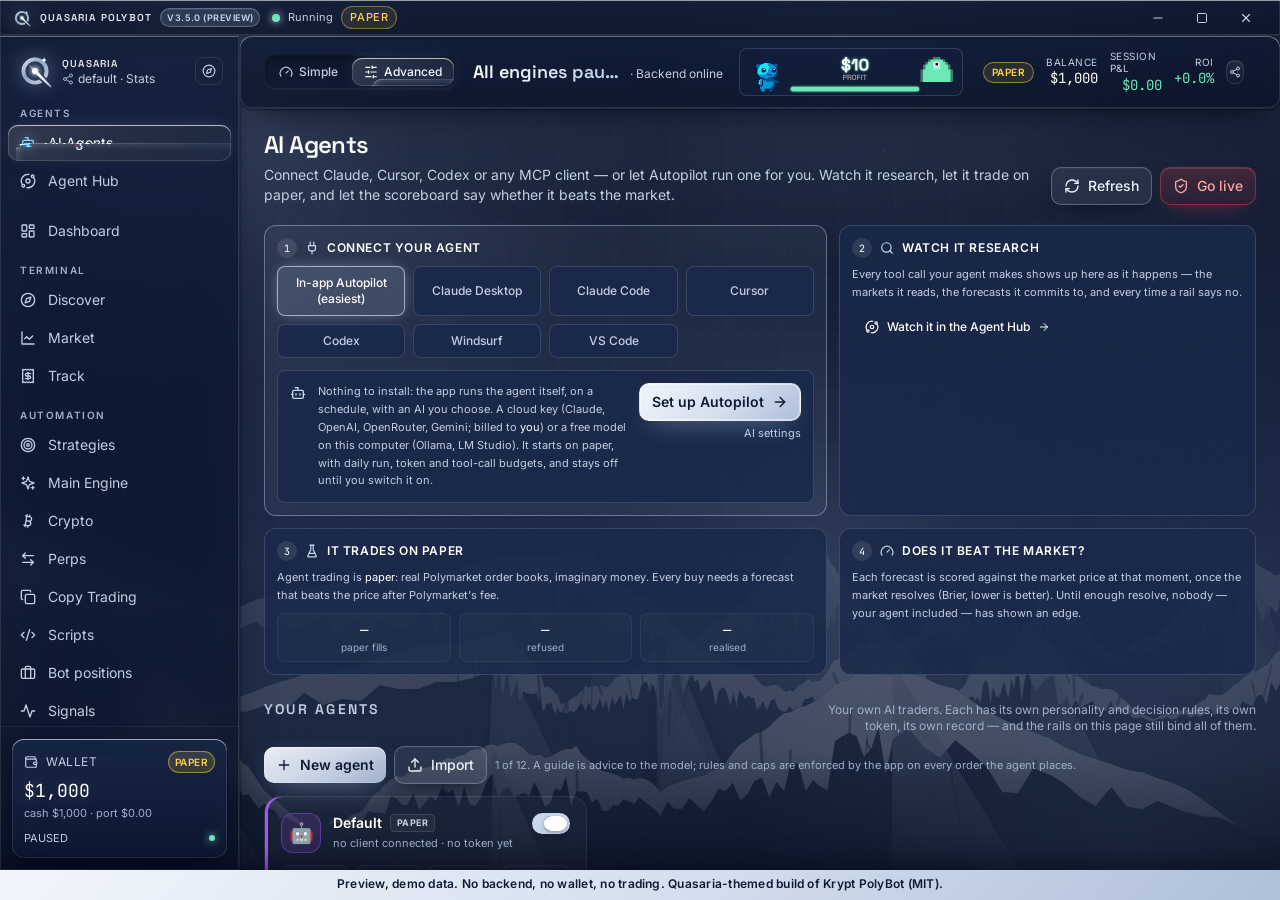
==== index.html @ 2d9f8597 "Quasaria PolyBot browser preview (demo data), built from yogibear1323/quasaria-polybot" ====
<!DOCTYPE html>
<html lang="en">
  <head>
    <meta charset="UTF-8" />
    <link rel="icon" href="./favicon.png" />
    <meta name="viewport" content="width=device-width, initial-scale=1.0" />
    <title>Quasaria PolyBot — Preview, demo data</title>
    <script type="module" crossorigin src="./assets/preview-BTaR0EW0.js"></script>
  </head>
  <body class="bg-krypt-void text-white antialiased">
    <div id="root"></div>
  </body>
</html>
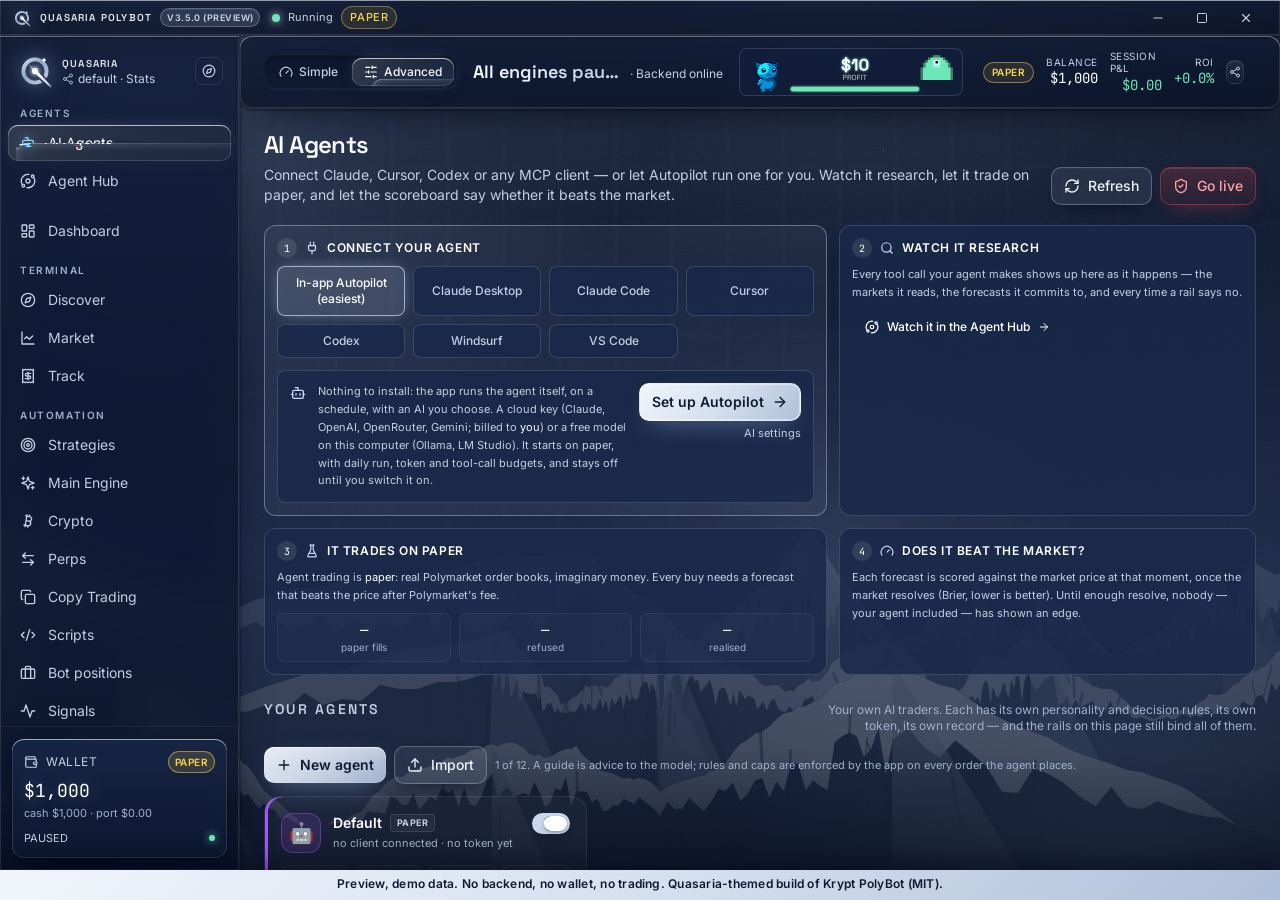
==== commit 9891a281: "Preview: demo order book and MCP port fix" ====
--- a/index.html
+++ b/index.html
@@ -5,7 +5,7 @@
     <link rel="icon" href="./favicon.png" />
     <meta name="viewport" content="width=device-width, initial-scale=1.0" />
     <title>Quasaria PolyBot — Preview, demo data</title>
-    <script type="module" crossorigin src="./assets/preview-BTaR0EW0.js"></script>
+    <script type="module" crossorigin src="./assets/preview-W6nFC2oL.js"></script>
   </head>
   <body class="bg-krypt-void text-white antialiased">
     <div id="root"></div>
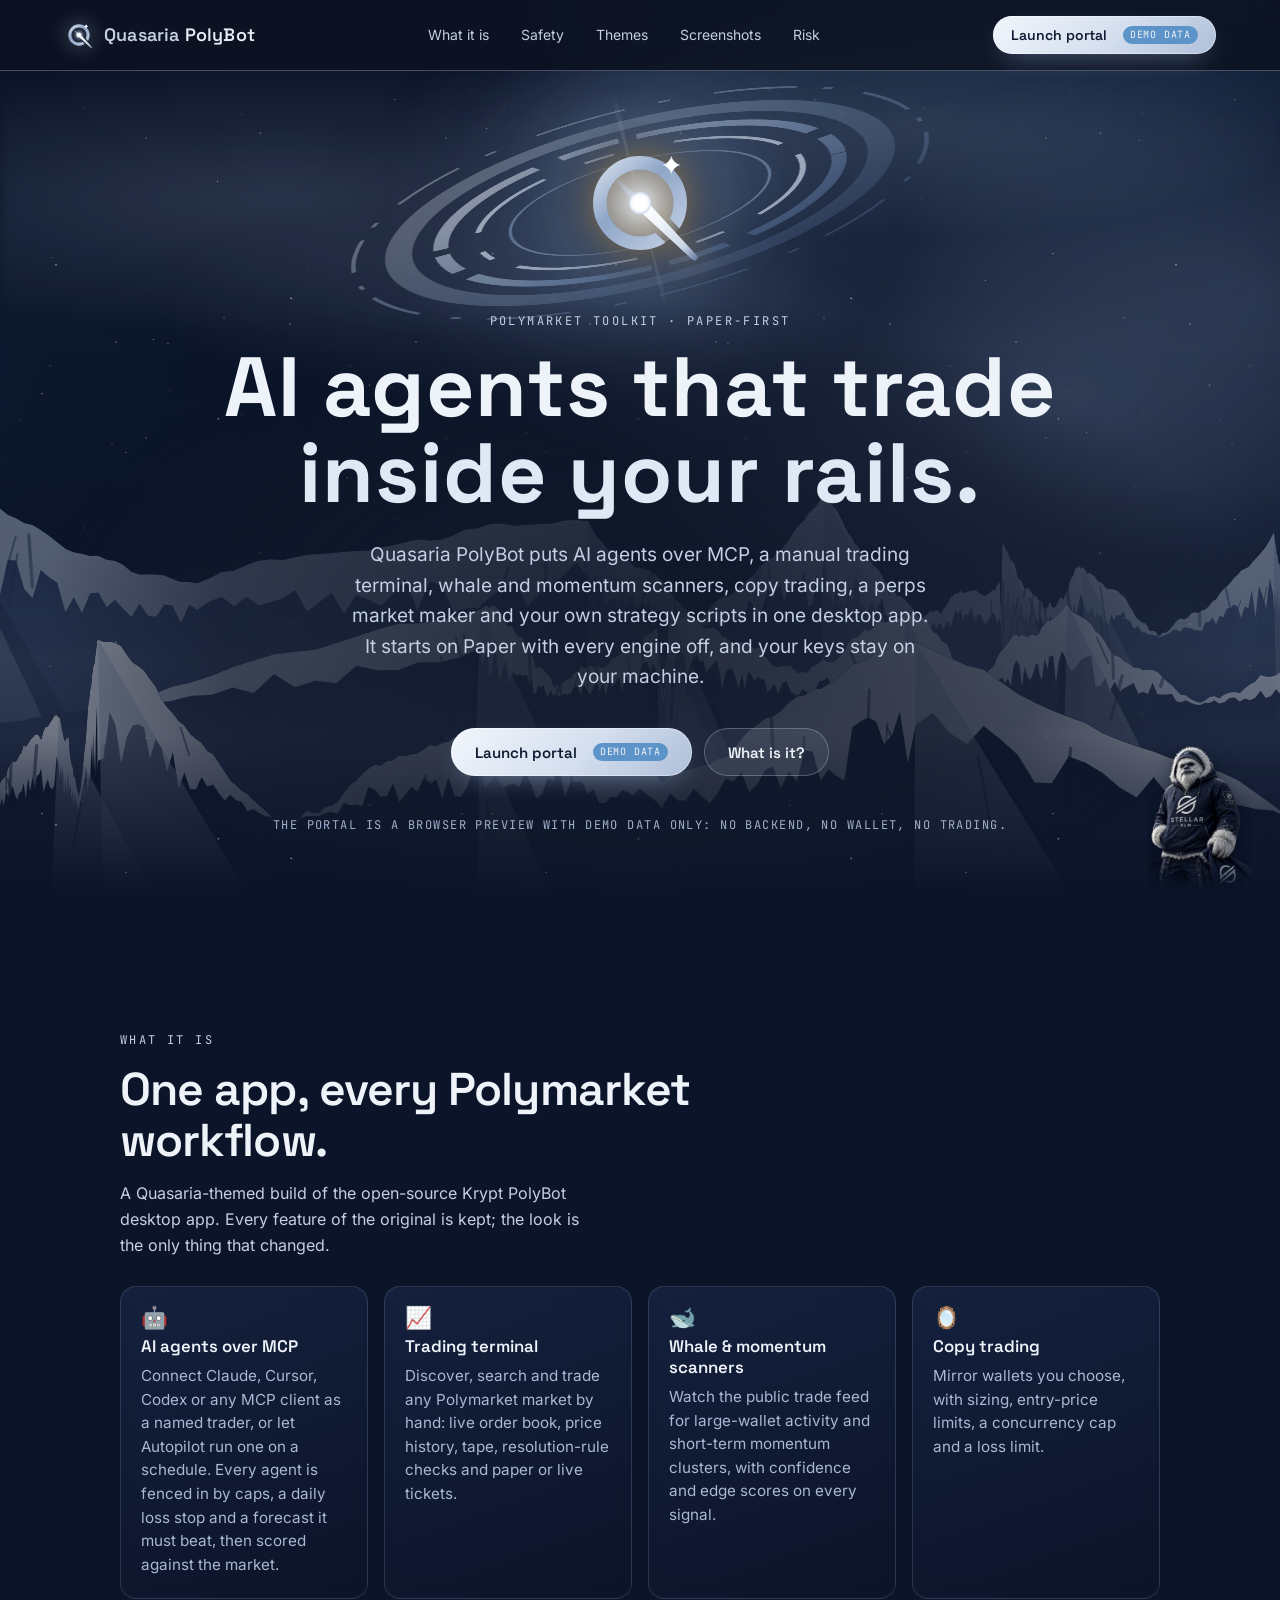
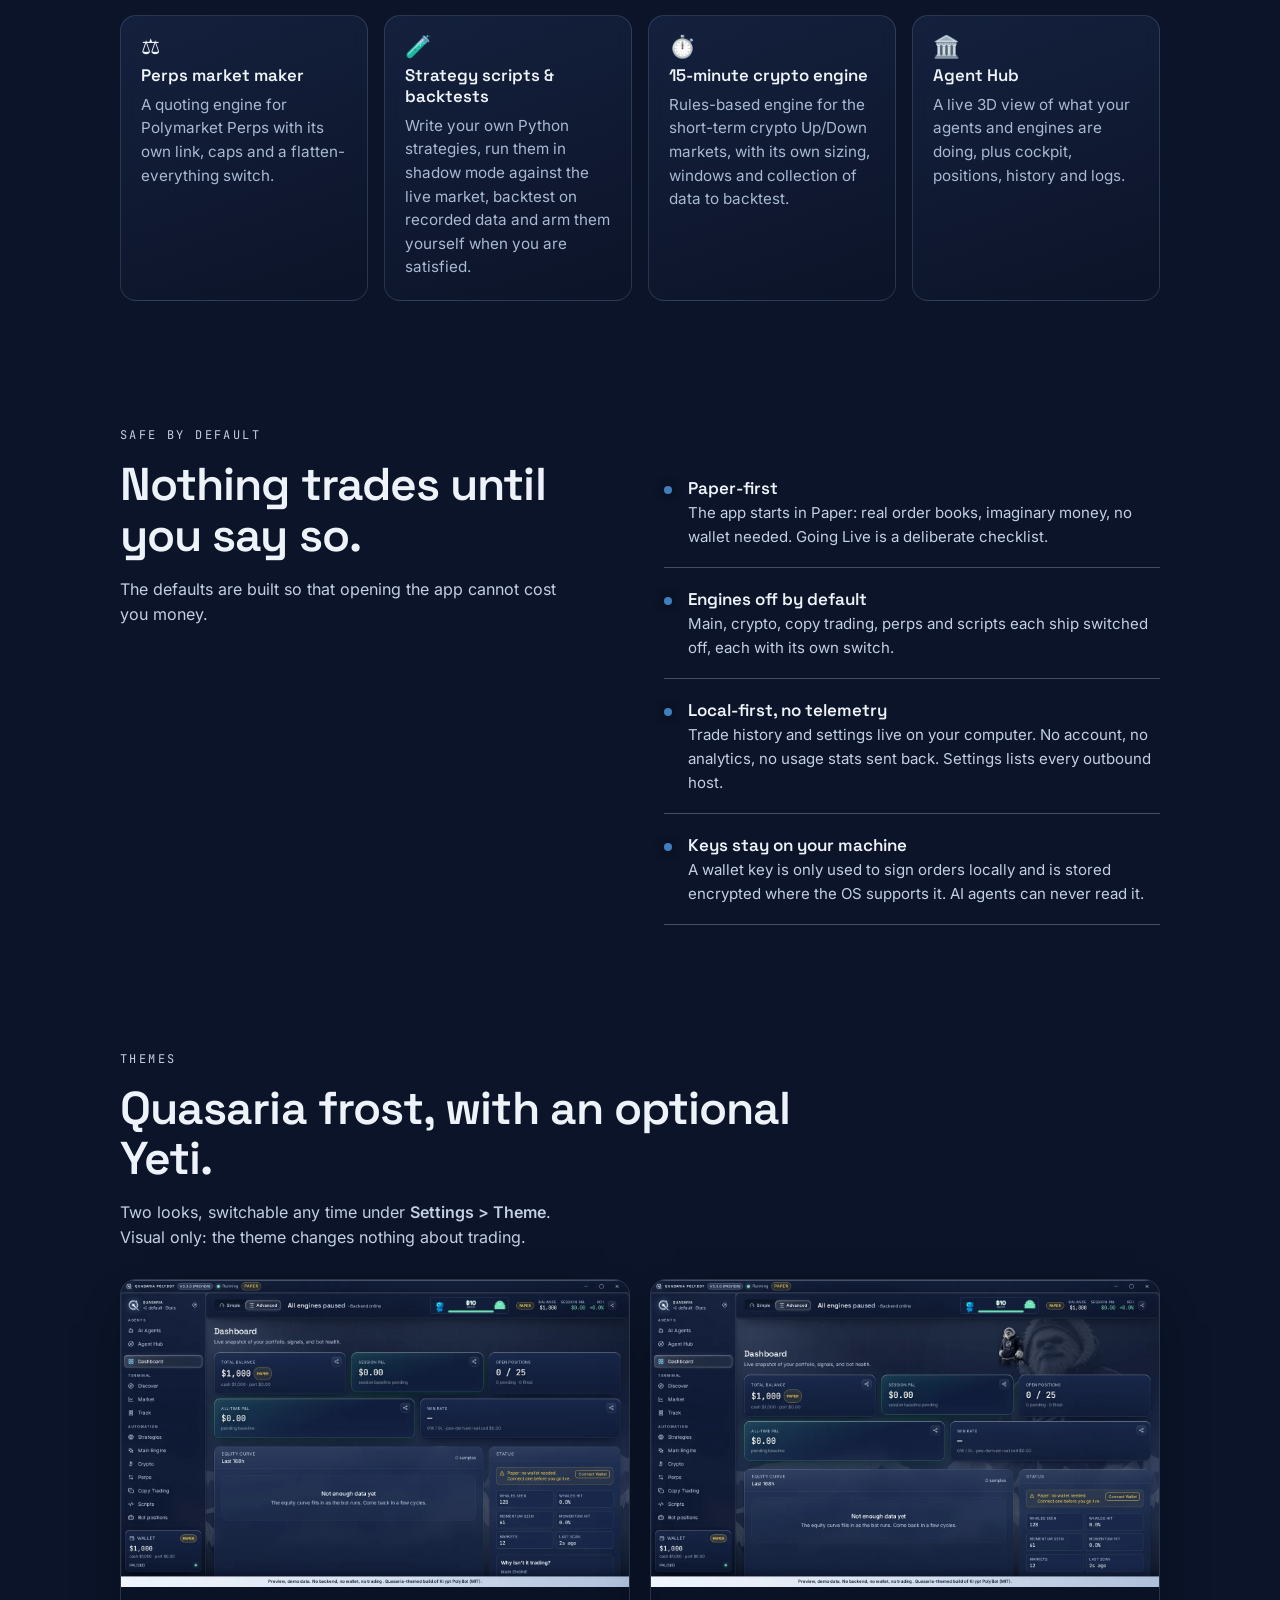
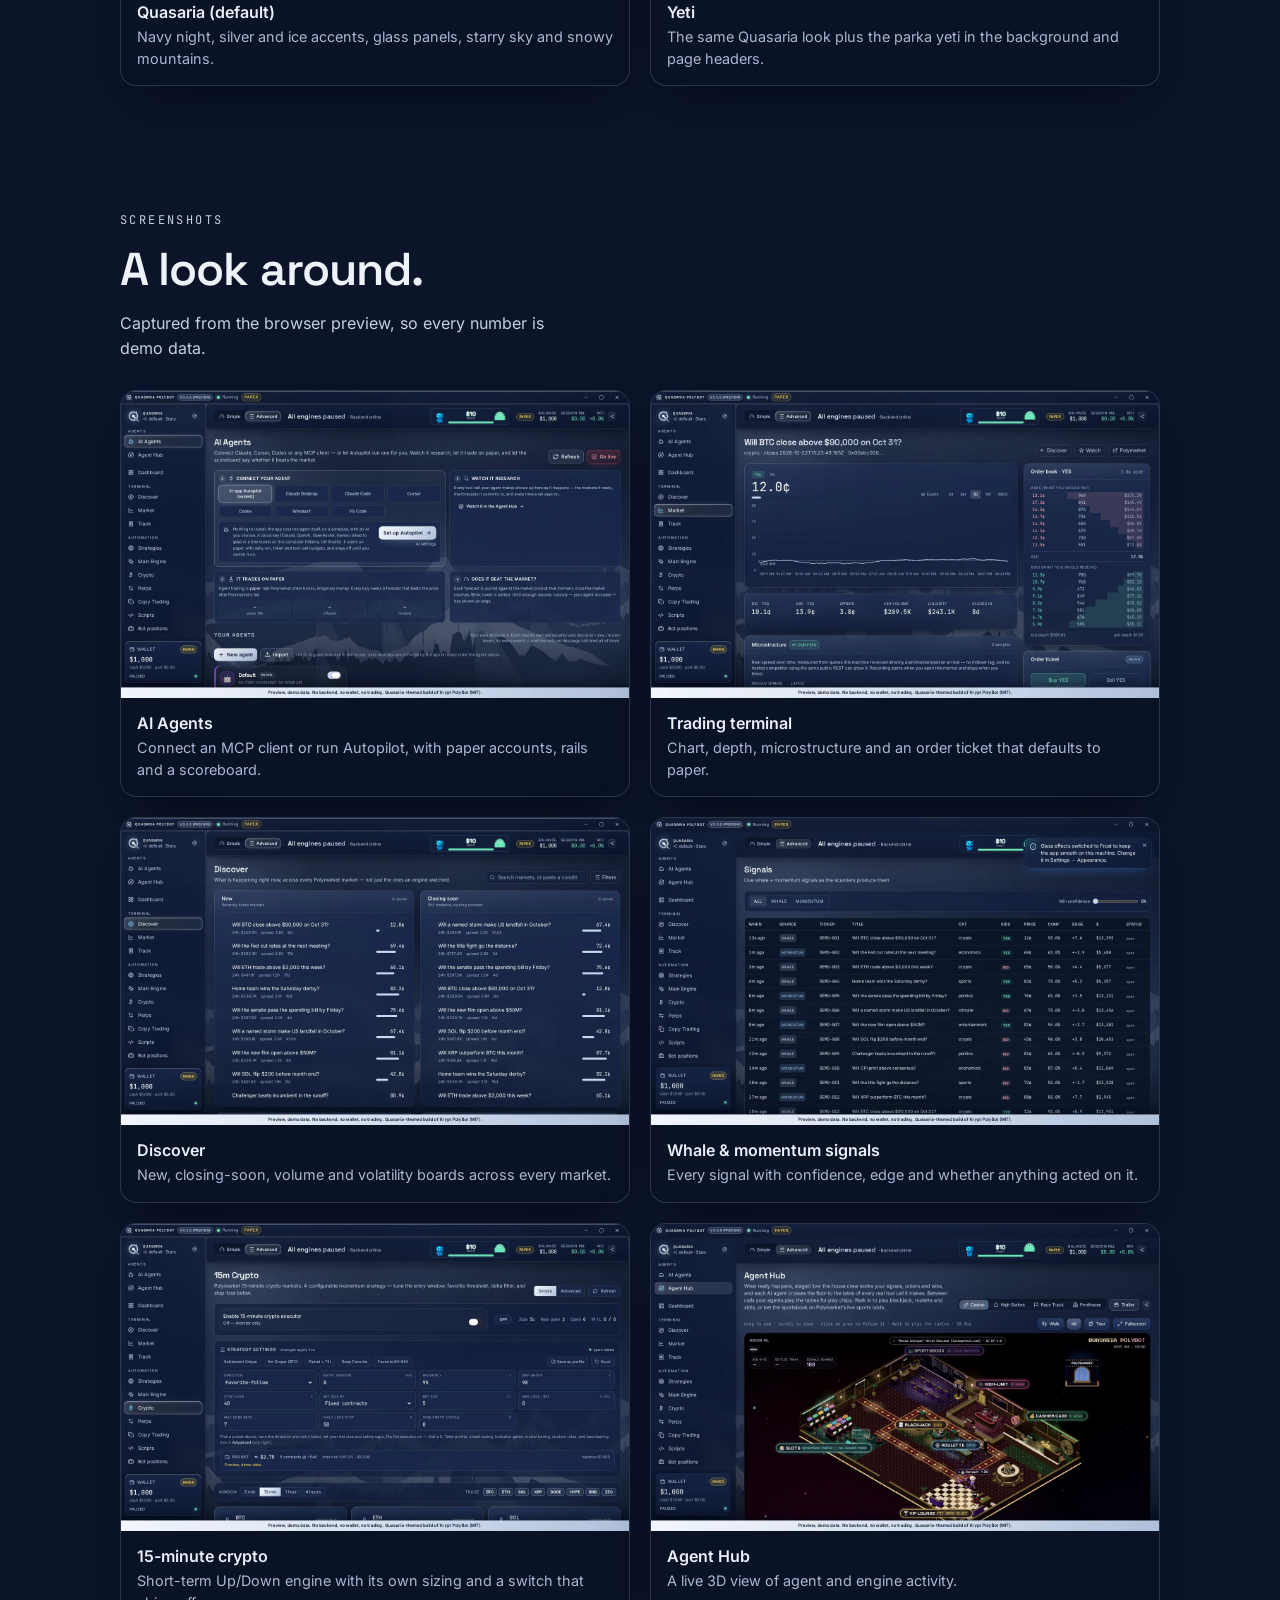
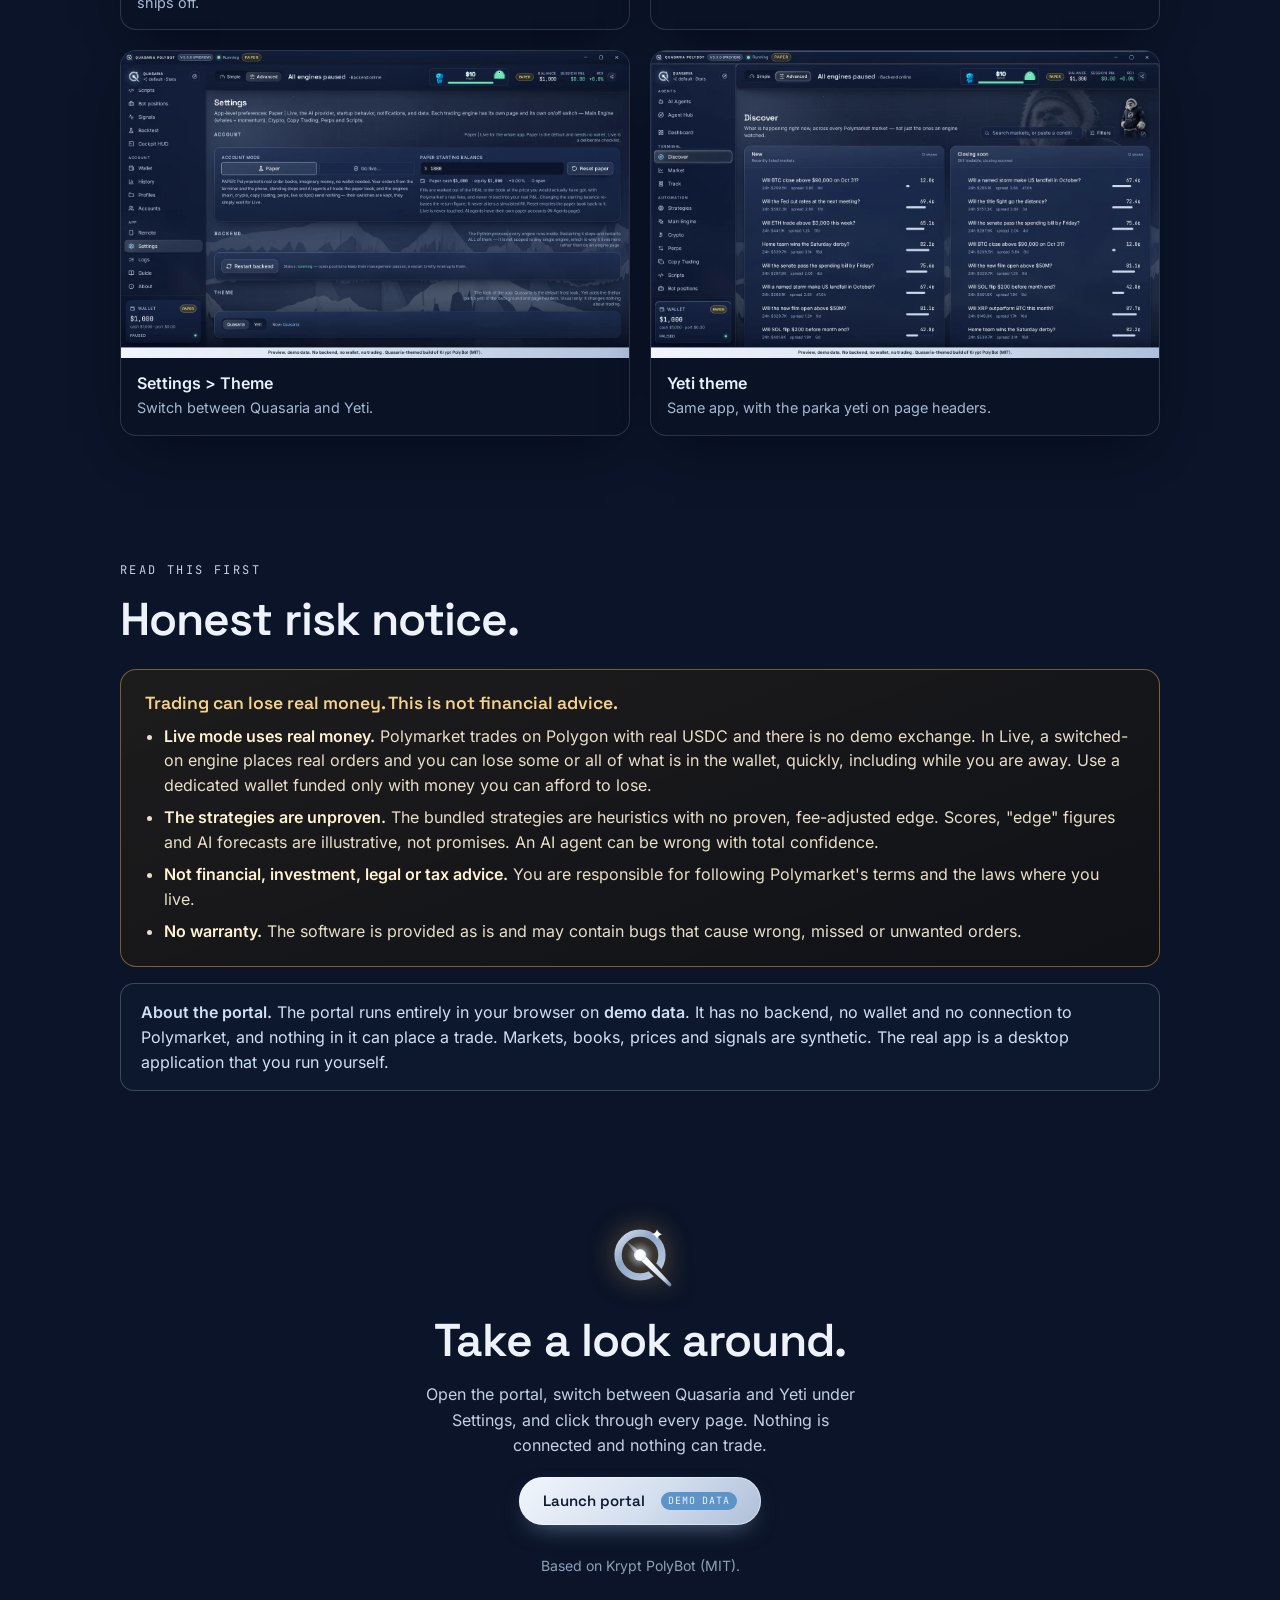
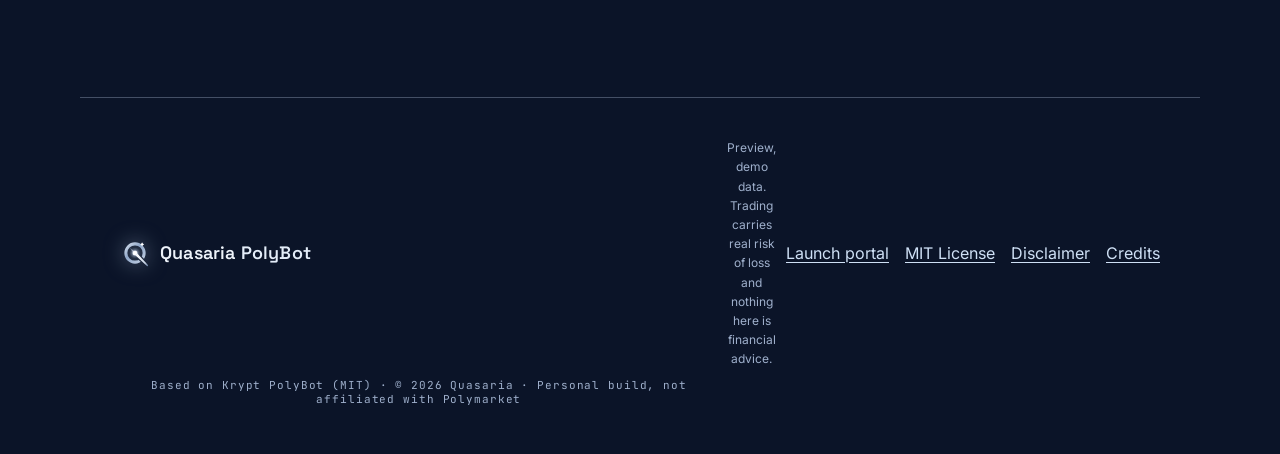
==== commit 078e2612: "Add Quasaria PolyBot landing page at root; move preview portal to /app/" ====
--- a/index.html
+++ b/index.html
@@ -1,13 +1,113 @@
-<!DOCTYPE html>
-<html lang="en">
-  <head>
-    <meta charset="UTF-8" />
-    <link rel="icon" href="./favicon.png" />
-    <meta name="viewport" content="width=device-width, initial-scale=1.0" />
-    <title>Quasaria PolyBot — Preview, demo data</title>
-    <script type="module" crossorigin src="./assets/preview-W6nFC2oL.js"></script>
-  </head>
-  <body class="bg-krypt-void text-white antialiased">
-    <div id="root"></div>
-  </body>
+<!doctype html>
+<html lang="en" class="frost">
+<head>
+<meta charset="utf-8" />
+<meta name="viewport" content="width=device-width, initial-scale=1" />
+<title>Quasaria PolyBot: AI agents and a trading terminal for Polymarket</title>
+<meta name="robots" content="noindex" />
+<meta name="description" content="Quasaria PolyBot is a Paper-first, local-first Polymarket toolkit: AI agents over MCP, a trading terminal, whale and momentum scanners, copy trading, a perps market maker and strategy scripts. Browser preview with demo data only." />
+<link rel="icon" href="./site/favicon.svg" type="image/svg+xml" />
+<link rel="stylesheet" href="./site/beacons.css">
+<link rel="stylesheet" href="./site/assets/base.css">
+<link rel="stylesheet" href="./site/frost.css">
+<link rel="stylesheet" href="./site/landing.css">
+</head>
+<body>
+<div class="sky" aria-hidden="true"></div>
+<div class="frost-layer" aria-hidden="true"><div class="wb-sky"></div><div class="wb-stars"></div><div class="wb-mtn"></div><div class="wb-snow"><i></i><i></i><i></i></div><img class="parka-yeti wb-yeti" src="./site/frost/yeti-cutout.webp" alt="" /></div>
+
+<header class="nav">
+  <a class="brand" href="#top" aria-label="Quasaria PolyBot home"><span class="mark"><img src="./site/logo.svg" alt="" /> </span><span class="wm">Quasaria <b>PolyBot</b></span></a>
+  <nav class="links pb-nav-links"><a href="#what">What it is</a><a href="#safe">Safety</a><a href="#themes">Themes</a><a href="#screens">Screenshots</a><a href="#risk">Risk</a></nav>
+  <div class="nav-cta"><a class="btn btn-sm" href="./app/" data-cta="nav">Launch portal <span class="tn">Demo data</span></a></div>
+</header>
+
+<main id="top">
+  <section class="hero">
+    <div class="qz qz-lg " aria-hidden="true"><div class="qz-haze"></div><svg class="qz-stars" viewBox="0 0 1000 600" preserveAspectRatio="xMidYMid slice"><circle cx="10.5" cy="519.6" r="0.81" fill="#e9e6ff" opacity="0.42"></circle><circle cx="748.4" cy="539.2" r="0.81" fill="#e9e6ff" opacity="0.63"></circle><circle cx="742.3" cy="275.8" r="1.40" fill="#e9e6ff" opacity="0.37"></circle><circle cx="478.2" cy="125.5" r="0.85" fill="#e9e6ff" opacity="0.59"></circle><circle cx="368.1" cy="107.2" r="0.93" fill="#e9e6ff" opacity="0.80"></circle><circle cx="325.1" cy="302.3" r="0.84" fill="#e9e6ff" opacity="0.36"></circle><circle cx="491.8" cy="59.4" r="1.40" fill="#e9e6ff" opacity="0.74"></circle><circle cx="460.1" cy="84.9" r="1.12" fill="#e9e6ff" opacity="0.43"></circle><circle cx="17.0" cy="274.7" r="1.03" fill="#e9e6ff" opacity="0.36"></circle><circle cx="236.8" cy="48.2" r="0.95" fill="#e9e6ff" opacity="0.72"></circle><circle cx="613.2" cy="289.2" r="1.06" fill="#e9e6ff" opacity="0.75"></circle><circle cx="550.4" cy="202.4" r="0.94" fill="#e9e6ff" opacity="0.34"></circle><circle cx="611.2" cy="584.7" r="0.97" fill="#e9e6ff" opacity="0.41"></circle><circle cx="547.0" cy="84.3" r="1.12" fill="#e9e6ff" opacity="0.42"></circle><circle cx="160.8" cy="361.5" r="1.00" fill="#e9e6ff" opacity="0.50"></circle><circle cx="773.9" cy="163.4" r="0.75" fill="#e9e6ff" opacity="0.78"></circle><circle cx="144.6" cy="458.1" r="1.01" fill="#e9e6ff" opacity="0.37"></circle><circle cx="464.7" cy="507.8" r="0.87" fill="#e9e6ff" opacity="0.73"></circle><circle cx="275.2" cy="12.6" r="0.98" fill="#e9e6ff" opacity="0.42"></circle><circle cx="246.9" cy="191.3" r="1.40" fill="#e9e6ff" opacity="0.77"></circle><circle cx="99.7" cy="46.3" r="0.89" fill="#e9e6ff" opacity="0.58"></circle><circle cx="2.9" cy="254.5" r="0.85" fill="#e9e6ff" opacity="0.70"></circle><circle cx="192.9" cy="335.7" r="0.86" fill="#e9e6ff" opacity="0.51"></circle><circle cx="478.6" cy="549.6" r="1.10" fill="#e9e6ff" opacity="0.59"></circle><circle cx="448.8" cy="340.3" r="1.03" fill="#e9e6ff" opacity="0.32"></circle><circle cx="10.5" cy="546.1" r="0.71" fill="#e9e6ff" opacity="0.78"></circle><circle cx="760.7" cy="514.7" r="1.15" fill="#e9e6ff" opacity="0.69"></circle><circle cx="998.0" cy="575.9" r="0.89" fill="#e9e6ff" opacity="0.33"></circle><circle cx="251.6" cy="41.1" r="1.19" fill="#e9e6ff" opacity="0.46"></circle><circle cx="567.4" cy="47.2" r="0.96" fill="#e9e6ff" opacity="0.59"></circle><circle cx="269.5" cy="55.8" r="0.90" fill="#e9e6ff" opacity="0.79"></circle><circle cx="503.2" cy="45.2" r="0.87" fill="#e9e6ff" opacity="0.48"></circle><circle cx="726.3" cy="74.8" r="0.88" fill="#e9e6ff" opacity="0.79"></circle><circle cx="513.0" cy="447.4" r="0.97" fill="#e9e6ff" opacity="0.37"></circle><circle cx="882.1" cy="473.9" r="0.90" fill="#e9e6ff" opacity="0.31"></circle><circle cx="236.1" cy="515.7" r="1.40" fill="#e9e6ff" opacity="0.50"></circle><circle cx="337.7" cy="384.7" r="1.40" fill="#e9e6ff" opacity="0.66"></circle><circle cx="313.8" cy="435.2" r="1.02" fill="#e9e6ff" opacity="0.39"></circle><circle cx="787.1" cy="369.0" r="0.91" fill="#e9e6ff" opacity="0.78"></circle><circle cx="77.7" cy="277.8" r="0.74" fill="#e9e6ff" opacity="0.56"></circle><circle cx="21.5" cy="587.0" r="0.89" fill="#e9e6ff" opacity="0.59"></circle><circle cx="167.5" cy="510.2" r="0.73" fill="#e9e6ff" opacity="0.33"></circle><circle cx="815.8" cy="322.9" r="0.85" fill="#e9e6ff" opacity="0.56"></circle><circle cx="70.1" cy="581.0" r="1.04" fill="#e9e6ff" opacity="0.36"></circle><circle cx="813.8" cy="337.8" r="1.04" fill="#e9e6ff" opacity="0.54"></circle><circle cx="623.6" cy="544.9" r="0.78" fill="#e9e6ff" opacity="0.72"></circle><circle cx="717.0" cy="412.1" r="1.10" fill="#e9e6ff" opacity="0.55"></circle><circle cx="685.1" cy="573.0" r="0.75" fill="#e9e6ff" opacity="0.31"></circle><circle cx="777.7" cy="99.8" r="0.77" fill="#e9e6ff" opacity="0.30"></circle><circle cx="571.0" cy="547.8" r="1.40" fill="#e9e6ff" opacity="0.52"></circle><circle cx="216.3" cy="480.5" r="0.88" fill="#e9e6ff" opacity="0.78"></circle><circle cx="60.4" cy="477.3" r="1.19" fill="#e9e6ff" opacity="0.50"></circle><circle cx="740.4" cy="298.0" r="1.16" fill="#e9e6ff" opacity="0.49"></circle><circle cx="293.4" cy="496.1" r="0.91" fill="#e9e6ff" opacity="0.41"></circle><circle cx="474.5" cy="442.5" r="0.96" fill="#e9e6ff" opacity="0.46"></circle><circle cx="856.7" cy="22.5" r="0.82" fill="#e9e6ff" opacity="0.77"></circle><circle cx="429.9" cy="452.9" r="0.71" fill="#e9e6ff" opacity="0.71"></circle><circle cx="242.4" cy="200.7" r="0.93" fill="#e9e6ff" opacity="0.57"></circle><circle cx="300.5" cy="584.3" r="0.86" fill="#e9e6ff" opacity="0.55"></circle><circle cx="489.1" cy="306.2" r="1.14" fill="#e9e6ff" opacity="0.71"></circle><circle cx="322.1" cy="533.5" r="1.01" fill="#e9e6ff" opacity="0.56"></circle><circle cx="607.2" cy="526.0" r="0.77" fill="#e9e6ff" opacity="0.74"></circle><circle cx="461.2" cy="489.4" r="0.80" fill="#e9e6ff" opacity="0.62"></circle><circle cx="13.2" cy="334.2" r="0.99" fill="#e9e6ff" opacity="0.33"></circle><circle cx="764.0" cy="538.1" r="0.79" fill="#e9e6ff" opacity="0.73"></circle><circle cx="121.8" cy="201.8" r="0.72" fill="#e9e6ff" opacity="0.53"></circle><circle cx="939.2" cy="401.4" r="0.86" fill="#e9e6ff" opacity="0.62"></circle><circle cx="43.5" cy="43.7" r="0.93" fill="#e9e6ff" opacity="0.50"></circle><circle cx="273.3" cy="318.2" r="1.02" fill="#e9e6ff" opacity="0.44"></circle><circle cx="494.1" cy="105.2" r="0.77" fill="#e9e6ff" opacity="0.33"></circle></svg><div class="qz-obj"><svg class="qz-jets" viewBox="0 0 200 600"><defs><linearGradient id="qzJetU" x1="0" y1="1" x2="0" y2="0"><stop offset="0" stop-color="#a5f3fc" stop-opacity=".55"></stop><stop offset="1" stop-color="#22d3ee" stop-opacity="0"></stop></linearGradient><linearGradient id="qzJetD" x1="0" y1="0" x2="0" y2="1"><stop offset="0" stop-color="#c4b5fd" stop-opacity=".45"></stop><stop offset="1" stop-color="#8b7cff" stop-opacity="0"></stop></linearGradient></defs><path d="M100 300 L92 0 L108 0 Z" fill="url(#qzJetU)"></path><path d="M100 300 L93 600 L107 600 Z" fill="url(#qzJetD)"></path></svg><div class="qz-halo"></div><div class="qz-tilt"><div class="qz-spin"><svg viewBox="0 0 400 400"><defs><linearGradient id="qzDisk" x1="0" y1="0" x2="1" y2="1"><stop offset="0" stop-color="#8b7cff"></stop><stop offset=".55" stop-color="#6d4aff"></stop><stop offset="1" stop-color="#22d3ee"></stop></linearGradient></defs><circle cx="200" cy="200" r="190" fill="none" stroke="url(#qzDisk)" stroke-width="3" opacity=".35" stroke-dasharray="60 22 8 30"></circle><circle cx="200" cy="200" r="160" fill="none" stroke="url(#qzDisk)" stroke-width="18" opacity=".28"></circle><circle cx="200" cy="200" r="132" fill="none" stroke="url(#qzDisk)" stroke-width="10" opacity=".55" stroke-dasharray="140 18 40 12"></circle><circle cx="200" cy="200" r="108" fill="none" stroke="#a5f3fc" stroke-width="4" opacity=".7" stroke-dasharray="90 30 20 40"></circle><circle cx="200" cy="200" r="86" fill="none" stroke="#e9e6ff" stroke-width="2" opacity=".55"></circle></svg></div></div><div class="qz-core"></div></div></div><div class="qz-scrim" aria-hidden="true"></div>
+    <div class="hero-mark" aria-hidden="true"><span class="ring"></span><img src="./site/logo.svg" alt="" /> </div>
+    <p class="eyebrow">Polymarket toolkit · Paper-first</p>
+    <h1>AI agents that trade<br /><em>inside your rails.</em></h1>
+    <p class="lede">Quasaria PolyBot puts AI agents over MCP, a manual trading terminal, whale and momentum scanners, copy trading, a perps market maker and your own strategy scripts in one desktop app. It starts on Paper with every engine off, and your keys stay on your machine.</p>
+    <div class="cta-row"><a class="btn" href="./app/" data-cta="hero">Launch portal <span class="tn">Demo data</span></a><a class="btn btn-ghost" href="#what">What is it?</a></div>
+    <p class="demo-links"><span class="micro">The portal is a browser preview with demo data only: no backend, no wallet, no trading.</span></p>
+  </section>
+
+  <section id="what" class="block">
+    <p class="eyebrow">What it is</p>
+    <h2>One app, every Polymarket workflow.</h2>
+    <p class="sub">A Quasaria-themed build of the open-source Krypt PolyBot desktop app. Every feature of the original is kept; the look is the only thing that changed.</p>
+    <div class="pb-feats"><article><span class="ico" aria-hidden="true">🤖</span><h3>AI agents over MCP</h3><p>Connect Claude, Cursor, Codex or any MCP client as a named trader, or let Autopilot run one on a schedule. Every agent is fenced in by caps, a daily loss stop and a forecast it must beat, then scored against the market.</p></article><article><span class="ico" aria-hidden="true">📈</span><h3>Trading terminal</h3><p>Discover, search and trade any Polymarket market by hand: live order book, price history, tape, resolution-rule checks and paper or live tickets.</p></article><article><span class="ico" aria-hidden="true">🐋</span><h3>Whale &amp; momentum scanners</h3><p>Watch the public trade feed for large-wallet activity and short-term momentum clusters, with confidence and edge scores on every signal.</p></article><article><span class="ico" aria-hidden="true">🪞</span><h3>Copy trading</h3><p>Mirror wallets you choose, with sizing, entry-price limits, a concurrency cap and a loss limit.</p></article><article><span class="ico" aria-hidden="true">⚖️</span><h3>Perps market maker</h3><p>A quoting engine for Polymarket Perps with its own link, caps and a flatten-everything switch.</p></article><article><span class="ico" aria-hidden="true">🧪</span><h3>Strategy scripts &amp; backtests</h3><p>Write your own Python strategies, run them in shadow mode against the live market, backtest on recorded data and arm them yourself when you are satisfied.</p></article><article><span class="ico" aria-hidden="true">⏱️</span><h3>15-minute crypto engine</h3><p>Rules-based engine for the short-term crypto Up/Down markets, with its own sizing, windows and collection of data to backtest.</p></article><article><span class="ico" aria-hidden="true">🏛️</span><h3>Agent Hub</h3><p>A live 3D view of what your agents and engines are doing, plus cockpit, positions, history and logs.</p></article></div>
+  </section>
+
+  <section id="safe" class="block split">
+    <div>
+      <p class="eyebrow">Safe by default</p>
+      <h2>Nothing trades until you say so.</h2>
+      <p class="sub">The defaults are built so that opening the app cannot cost you money.</p>
+    </div>
+    <ul class="ticks-list">
+      <li><b>Paper-first</b><span>The app starts in Paper: real order books, imaginary money, no wallet needed. Going Live is a deliberate checklist.</span></li>
+      <li><b>Engines off by default</b><span>Main, crypto, copy trading, perps and scripts each ship switched off, each with its own switch.</span></li>
+      <li><b>Local-first, no telemetry</b><span>Trade history and settings live on your computer. No account, no analytics, no usage stats sent back. Settings lists every outbound host.</span></li>
+      <li><b>Keys stay on your machine</b><span>A wallet key is only used to sign orders locally and is stored encrypted where the OS supports it. AI agents can never read it.</span></li>
+    </ul>
+  </section>
+
+  <section id="themes" class="block">
+    <p class="eyebrow">Themes</p>
+    <h2>Quasaria frost, with an optional Yeti.</h2>
+    <p class="sub">Two looks, switchable any time under <b>Settings &gt; Theme</b>. Visual only: the theme changes nothing about trading.</p>
+    <div class="pb-themes">
+      <figure><a href="./app/"><img loading="lazy" src="./site/shots/dashboard.webp" width="1440" height="870" alt="Quasaria PolyBot dashboard in the Quasaria frost theme" /></a><figcaption><b>Quasaria (default)</b>Navy night, silver and ice accents, glass panels, starry sky and snowy mountains.</figcaption></figure>
+      <figure><a href="./app/"><img loading="lazy" src="./site/shots/dashboard-yeti.webp" width="1440" height="870" alt="Quasaria PolyBot dashboard in the Yeti theme" /></a><figcaption><b>Yeti</b>The same Quasaria look plus the parka yeti in the background and page headers.</figcaption></figure>
+    </div>
+  </section>
+
+  <section id="screens" class="block">
+    <p class="eyebrow">Screenshots</p>
+    <h2>A look around.</h2>
+    <p class="sub">Captured from the browser preview, so every number is demo data.</p>
+    <div class="pb-shots">
+      <figure><img loading="lazy" src="./site/shots/ai-agents.webp" width="1440" height="870" alt="AI Agents page" /><figcaption><b>AI Agents</b>Connect an MCP client or run Autopilot, with paper accounts, rails and a scoreboard.</figcaption></figure>
+      <figure><img loading="lazy" src="./site/shots/market.webp" width="1440" height="870" alt="Market page with chart and order book" /><figcaption><b>Trading terminal</b>Chart, depth, microstructure and an order ticket that defaults to paper.</figcaption></figure>
+      <figure><img loading="lazy" src="./site/shots/discover.webp" width="1440" height="870" alt="Discover page listing markets" /><figcaption><b>Discover</b>New, closing-soon, volume and volatility boards across every market.</figcaption></figure>
+      <figure><img loading="lazy" src="./site/shots/signals.webp" width="1440" height="870" alt="Whale and momentum signals" /><figcaption><b>Whale &amp; momentum signals</b>Every signal with confidence, edge and whether anything acted on it.</figcaption></figure>
+      <figure><img loading="lazy" src="./site/shots/crypto.webp" width="1440" height="870" alt="15-minute crypto engine" /><figcaption><b>15-minute crypto</b>Short-term Up/Down engine with its own sizing and a switch that ships off.</figcaption></figure>
+      <figure><img loading="lazy" src="./site/shots/agent-hub.webp" width="1440" height="870" alt="Agent Hub 3D view" /><figcaption><b>Agent Hub</b>A live 3D view of agent and engine activity.</figcaption></figure>
+      <figure><img loading="lazy" src="./site/shots/theme-picker.webp" width="1440" height="870" alt="Settings theme picker" /><figcaption><b>Settings &gt; Theme</b>Switch between Quasaria and Yeti.</figcaption></figure>
+      <figure><img loading="lazy" src="./site/shots/discover-yeti.webp" width="1440" height="870" alt="Discover page in the Yeti theme" /><figcaption><b>Yeti theme</b>Same app, with the parka yeti on page headers.</figcaption></figure>
+    </div>
+  </section>
+
+  <section id="risk" class="block">
+    <p class="eyebrow">Read this first</p>
+    <h2>Honest risk notice.</h2>
+    <div class="pb-risk" role="note">
+      <h3>Trading can lose real money. This is not financial advice.</h3>
+      <ul>
+        <li><b>Live mode uses real money.</b> Polymarket trades on Polygon with real USDC and there is no demo exchange. In Live, a switched-on engine places real orders and you can lose some or all of what is in the wallet, quickly, including while you are away. Use a dedicated wallet funded only with money you can afford to lose.</li>
+        <li><b>The strategies are unproven.</b> The bundled strategies are heuristics with no proven, fee-adjusted edge. Scores, "edge" figures and AI forecasts are illustrative, not promises. An AI agent can be wrong with total confidence.</li>
+        <li><b>Not financial, investment, legal or tax advice.</b> You are responsible for following Polymarket's terms and the laws where you live.</li>
+        <li><b>No warranty.</b> The software is provided as is and may contain bugs that cause wrong, missed or unwanted orders.</li>
+      </ul>
+    </div>
+    <div class="pb-demo"><b>About the portal.</b> The portal runs entirely in your browser on <b>demo data</b>. It has no backend, no wallet and no connection to Polymarket, and nothing in it can place a trade. Markets, books, prices and signals are synthetic. The real app is a desktop application that you run yourself.</div>
+  </section>
+
+  <section id="start" class="block final">
+    <div class="final-mark" aria-hidden="true"><img src="./site/logo.svg" alt="" /> </div>
+    <h2>Take a look around.</h2>
+    <p class="sub">Open the portal, switch between Quasaria and Yeti under Settings, and click through every page. Nothing is connected and nothing can trade.</p>
+    <div class="cta-row final-cta"><a class="btn" href="./app/" data-cta="final">Launch portal <span class="tn">Demo data</span></a></div>
+    <p class="pb-credit">Based on Krypt PolyBot (MIT).</p>
+  </section>
+</main>
+<footer class="foot">
+  <div class="brand"><span class="mark"><img src="./site/logo.svg" alt="" /> </span><span class="wm">Quasaria <b>PolyBot</b></span></div>
+  <p class="disc" id="disclaimer">Preview, demo data. Trading carries real risk of loss and nothing here is financial advice.</p>
+  <p class="pb-links"><a href="./app/">Launch portal</a><a href="./LICENSE">MIT License</a><a href="./DISCLAIMER.md">Disclaimer</a><a href="./CREDITS.md">Credits</a></p>
+  <p class="copy">Based on Krypt PolyBot (MIT) · © 2026 Quasaria · Personal build, not affiliated with Polymarket</p>
+</footer>
+</body>
 </html>
--- a/site/beacons.css
+++ b/site/beacons.css
@@ -0,0 +1,118 @@
+/* Quasaria Quasar hero. Backgrounds only; no gradient text. Motion: one slow transform, off under reduced motion. */
+.qz { position: absolute; inset: 0; overflow: hidden; pointer-events: none; z-index: 0; contain: strict; }
+.qz-haze { position: absolute; inset: -10%;
+  background:
+    radial-gradient(38% 46% at 74% 42%, rgba(139,124,255,.30), transparent 70%),
+    radial-gradient(30% 40% at 86% 30%, rgba(34,211,238,.16), transparent 70%),
+    radial-gradient(45% 60% at 10% 100%, rgba(109,74,255,.14), transparent 70%),
+    radial-gradient(60% 50% at 50% 0%, rgba(34,211,238,.06), transparent 70%); }
+.qz-stars { position: absolute; inset: 0; width: 100%; height: 100%; opacity: .8; }
+.qz-obj { position: absolute; right: 4%; top: 50%; width: min(46vw, 560px); aspect-ratio: 1; transform: translateY(-50%); }
+.qz-halo { position: absolute; inset: 8%; border-radius: 50%; background: radial-gradient(circle, rgba(196,181,253,.38) 0%, rgba(139,124,255,.18) 30%, rgba(34,211,238,.07) 52%, transparent 70%); }
+.qz-jets { position: absolute; left: 50%; top: -30%; height: 160%; width: 12%; transform: translateX(-50%) rotate(-14deg); opacity: .8; }
+.qz-tilt { position: absolute; inset: 0; transform: rotate(-14deg) scaleY(.32); }
+.qz-spin { position: absolute; inset: 0; will-change: transform; animation: qz-spin 120s linear infinite; }
+.qz-spin svg { width: 100%; height: 100%; display: block; }
+.qz-core { position: absolute; left: 50%; top: 50%; width: 15%; aspect-ratio: 1; transform: translate(-50%, -50%); border-radius: 50%;
+  background: radial-gradient(circle, #ffffff 0%, #e9e6ff 22%, rgba(165,243,252,.85) 38%, rgba(139,124,255,.45) 62%, transparent 74%);
+  box-shadow: 0 0 60px 18px rgba(139,124,255,.35), 0 0 120px 40px rgba(34,211,238,.12); }
+@keyframes qz-spin { to { transform: rotate(360deg); } }
+@media (prefers-reduced-motion: reduce) { .qz-spin { animation: none; } }
+/* readable text over the hero: a left scrim behind the copy column */
+.qz-scrim { position: absolute; inset: 0; background: linear-gradient(90deg, rgba(20,18,31,.92) 0%, rgba(20,18,31,.78) 42%, rgba(20,18,31,.15) 70%, transparent 100%); }
+@media (max-width: 760px) {
+  .qz-obj { width: 92vw; right: -30vw; top: 38%; opacity: .75; }
+  .qz-scrim { background: linear-gradient(180deg, rgba(20,18,31,.55) 0%, rgba(20,18,31,.88) 60%, rgba(20,18,31,.95) 100%); }
+}
+.qz-orbits { position: absolute; pointer-events: none; z-index: 0; }
+/* ---- Autopay landing: Quasaria "World light" layer (earthy Quasaria brand layer; copy unchanged) ----
+   Tokens mirror yogibear1323/quasaria frontend/src/theme/tokens.css. Text pairs AA. Quasar disk kept, stars hidden. */
+html:root{color-scheme:light;--bg:#e6e6f0;--bg-elev:#ffffff;--line:#b3adcf;--line-2:#cbc6e0;--text:#1b1640;--text-2:#3d3764;--text-3:#4b4570;
+  --violet:#5b21b6;--violet-hi:#5b21b6;--cyan:#0b5f75;--cyan-hi:#0f4c5f;--amber:#92400e;
+  --grad:linear-gradient(135deg,#8b5cf6 0%,#d946ef 45%,#06b6d4 100%);--grad-button:linear-gradient(135deg,#8a3a1c 0%,#a21caf 55%,#0e7490 100%);
+  --glow:drop-shadow(0 0 8px rgba(196,112,74,.35)) drop-shadow(0 0 18px rgba(6,182,212,.25));
+  --shadow-1:inset 0 1px 0 rgba(255,255,255,.9),0 1px 3px rgba(20,18,40,.20),0 16px 36px -18px rgba(18,16,40,.58)}
+html{background:var(--bg)}
+html body{background:transparent;color:var(--text)}
+html .sky.world-bg{z-index:-1}
+html .nav{background:rgba(255,255,255,.82)!important;border-bottom:1px solid var(--line-2)}
+html .btn{color:#fff;background:var(--grad-button);box-shadow:0 10px 30px -14px rgba(138,58,28,.7)}
+html .btn:hover{box-shadow:0 14px 36px -12px rgba(138,58,28,.75)}
+html .btn-ghost{background:#fff;color:var(--violet-hi);box-shadow:0 0 0 1px var(--line) inset}
+html .btn-ghost:hover{box-shadow:0 0 0 1px rgba(138,58,28,.5) inset}
+html .steps article,html .cards article,html .calc-in{background:rgba(255,255,255,.88);border-color:var(--line-2);box-shadow:var(--shadow-1)}
+html .calc-out{background:radial-gradient(500px 300px at 100% 0,rgba(196,112,74,.14),transparent 70%),#fff;border-color:var(--line-2);box-shadow:var(--shadow-1)}
+html .steps .n{color:var(--violet-hi);border-color:rgba(138,58,28,.4);box-shadow:none;background:#fff}
+html .presets{background:#efedfc}
+html .presets button.on{background:#fff;color:var(--violet-hi);box-shadow:0 0 0 1px rgba(138,58,28,.35) inset}
+html .field{background:#fff;border-color:var(--line)}
+html .field:focus-within{border-color:rgba(138,58,28,.6);box-shadow:0 0 0 3px rgba(196,112,74,.15)}
+html input[type=range]{background:linear-gradient(90deg,#8b5cf6,#06b6d4 var(--p),#e4e0f7 var(--p))}
+html input[type=range]::-webkit-slider-thumb{background:#fff;box-shadow:0 0 0 2px #8a3a1c,0 0 12px rgba(196,112,74,.5)}
+html input[type=range]::-moz-range-thumb{background:#fff;box-shadow:0 0 0 2px #8a3a1c}
+html .tag{color:var(--cyan-hi);border-color:rgba(14,116,144,.35);background:#fff}
+html .ticks-list li:before{background:#8b5cf6;box-shadow:0 0 10px rgba(196,112,74,.6)}
+html .wait{background:#fff;border-color:var(--line);box-shadow:var(--shadow-1)}
+html .tn{color:#422006;background:#fde68a}
+html .player{background:linear-gradient(135deg,rgba(196,112,74,.55),rgba(232,163,61,.3) 45%,rgba(6,182,212,.55));box-shadow:0 30px 70px -34px rgba(74,52,32,.55)}
+html .hero-mark img{filter:drop-shadow(0 0 14px rgba(196,112,74,.35)) drop-shadow(0 0 30px rgba(6,182,212,.25))}
+html .hero-mark .ring{background:radial-gradient(circle,rgba(196,112,74,.18),transparent 62%)}
+html .hero-mark:before{background:radial-gradient(circle,rgba(6,182,212,.12),rgba(196,112,74,.08) 45%,transparent 68%)}
+/* quasar hero, light */
+html .hero{position:relative;isolation:isolate}
+html .hero>*:not(.qz):not(.qz-scrim){position:relative;z-index:1}
+html .hero>.qz{inset:0 -5vw;-webkit-mask-image:linear-gradient(180deg,#000 75%,transparent);mask-image:linear-gradient(180deg,#000 75%,transparent)}
+html .hero .qz-obj{left:50%;right:auto;top:132px;width:min(64vw,620px);transform:translate(-50%,-50%)}
+html .hero .qz-stars{opacity:0}
+html .hero .qz-core{box-shadow:0 0 50px 14px rgba(196,112,74,.25),0 0 100px 30px rgba(6,182,212,.12),0 0 34px 6px rgba(242,184,75,.28)}
+html .hero>.qz-scrim{z-index:0;background:radial-gradient(55% 45% at 50% 66%,rgba(243,236,224,.9),rgba(243,236,224,.55) 60%,transparent 85%)}
+@media (max-width:760px){html .hero .qz-obj{width:120vw;top:122px}}
+/* link back to the Quasaria world */
+html .qw-link{display:inline-flex;align-items:center;gap:7px;color:var(--violet-hi)!important;font-weight:600}
+html .qw-link .g{width:14px;height:14px;border-radius:50%;background:radial-gradient(circle at 62% 40%,#b8603a 0 22%,transparent 23%),radial-gradient(circle at 34% 64%,#7c8a52 0 22%,transparent 23%),radial-gradient(circle at 35% 30%,#8fa58c,#3a5546 70%,#2b3a2e);box-shadow:0 0 0 1px rgba(58,40,24,.3),0 0 6px rgba(242,184,75,.5)}
+html .qw-foot{color:var(--violet-hi);text-decoration:underline}
+html .demo-links a,html .demo-note a,html .steps .try{color:var(--violet)}
+html a:focus-visible,html button:focus-visible{outline:2px solid #8a3a1c;outline-offset:2px}
+
+html,html body{overflow-x:clip}
+html .eyebrow{color:#4a2259}
+
+/* ==== earthy tokens (sand / clay / moss / stone / umber; AA-checked) ==== */
+html:root {
+  --bg: #efe7da; --bg-elev: #fffdf8; --bg-2: #e6dccb; --bg-sunken: rgba(244, 238, 228, 0.88);
+  --surface: rgba(255, 252, 245, 0.86); --surface-2: rgba(250, 245, 236, 0.94); --card: rgba(255, 252, 245, 0.88);
+  --line: #d9ccb6; --line-2: #c4b398; --line-accent: rgba(138, 58, 28, 0.42);
+  --text: #2a2118; --text-2: #43362a; --text-3: #574634;
+  --violet: #5a2d6e; --violet-hi: #4a2259; --violet-strong: #6b3a80; --indigo: #4a3f6b;
+  --cyan: #234536; --cyan-hi: #24493b; --green: #3f5a24; --red: #9f1d2b; --amber: #7a3415; --orange: #8a3a1c; --plasma: #8a3a1c;
+  --grad: linear-gradient(135deg, #c4704a 0%, #e8a33d 45%, #6e7c4a 100%);
+  --grad-accent: linear-gradient(135deg, #c4704a 0%, #e8a33d 45%, #6e7c4a 100%);
+  --grad-accent-soft: linear-gradient(135deg, rgba(196, 112, 74, 0.14), rgba(232, 163, 61, 0.10), rgba(110, 124, 74, 0.12));
+  --grad-disk: linear-gradient(90deg, #c4704a, #e8a33d 45%, #6e7c4a);
+  --grad-button: linear-gradient(135deg, #8a3a1c 0%, #6b4a2a 55%, #3f5a36 100%);
+  --shadow-1: inset 0 1px 0 rgba(255, 255, 255, 0.9), 0 1px 3px rgba(58, 40, 24, 0.18), 0 16px 36px -18px rgba(58, 40, 24, 0.50);
+  --shadow-pop: 0 26px 64px -22px rgba(48, 32, 18, 0.55), 0 0 0 1px #c4b398;
+  --ring: 0 0 0 2px var(--bg), 0 0 0 4px rgba(138, 58, 28, 0.85);
+}
+
+/* ==== earthy world: quasar hero recolored (clay/moss disk, honey core, umber stars), lavender accents → sand/clay ==== */
+html .qz-haze { background: radial-gradient(38% 46% at 74% 42%, rgba(196, 112, 74, 0.26), transparent 70%), radial-gradient(30% 40% at 86% 30%, rgba(110, 124, 74, 0.18), transparent 70%), radial-gradient(45% 60% at 10% 100%, rgba(242, 184, 75, 0.14), transparent 70%); }
+html .qz-stars circle { fill: #6b4a2a; }
+html .qz-halo { background: radial-gradient(circle, rgba(246, 226, 184, 0.45) 0%, rgba(232, 163, 61, 0.18) 30%, rgba(110, 124, 74, 0.08) 52%, transparent 70%); }
+html #qzDisk stop:nth-child(1) { stop-color: #c4704a; }
+html #qzDisk stop:nth-child(2) { stop-color: #8a5a2e; }
+html #qzDisk stop:nth-child(3) { stop-color: #6e7c4a; }
+html #qzJetU stop { stop-color: #e8c27a; }
+html #qzJetD stop { stop-color: #c9a27a; }
+html .qz-spin circle:nth-of-type(4) { stroke: #e8a33d; }
+html .qz-spin circle:nth-of-type(5) { stroke: #a0866a; }
+html .qz-core { background: radial-gradient(circle, html #fffaf0 0%, html #f6e2b8 22%, rgba(232, 163, 61, 0.8) 38%, rgba(196, 112, 74, 0.4) 62%, transparent 74%);
+  box-shadow: 0 0 50px 14px rgba(232, 163, 61, 0.30), 0 0 100px 30px rgba(196, 112, 74, 0.14); }
+html .qz-orbits ellipse:nth-of-type(1) { stroke: #c4704a; } html .qz-orbits ellipse:nth-of-type(2) { stroke: #6e7c4a; } html .qz-orbits circle { fill: #e8a33d; }
+html .nv-group a.on { background: rgba(196, 112, 74, 0.16); color: var(--text); box-shadow: inset 2px 0 0 #8a3a1c; }
+html .nv-group a:hover { background: rgba(196, 112, 74, 0.08); }
+html .glow { filter: drop-shadow(0 0 8px rgba(196, 112, 74, 0.35)) drop-shadow(0 0 18px rgba(242, 184, 75, 0.25)); }
+html .hero-mark img{filter:drop-shadow(0 0 14px rgba(242,184,75,.5)) drop-shadow(0 0 34px rgba(196,112,74,.35))}
+html .hero-mark .ring{background:radial-gradient(circle,rgba(232,163,61,.20),transparent 62%)}
+html .hero-mark:before{background:radial-gradient(circle,rgba(242,184,75,.14),rgba(110,124,74,.08) 45%,transparent 68%)}
+html .final-mark img{filter:drop-shadow(0 0 12px rgba(242,184,75,.5))}
--- a/site/assets/base.css
+++ b/site/assets/base.css
@@ -0,0 +1 @@
+@font-face{font-family:Inter;font-style:normal;font-display:swap;font-weight:400;src:url(./inter-cyrillic-ext-400-normal-BQZuk6qB.woff2)format("woff2"),url(./inter-cyrillic-ext-400-normal-DQukG94-.woff)format("woff");unicode-range:U+460-52F,U+1C80-1C8A,U+20B4,U+2DE0-2DFF,U+A640-A69F,U+FE2E-FE2F}@font-face{font-family:Inter;font-style:normal;font-display:swap;font-weight:400;src:url(./inter-cyrillic-400-normal-obahsSVq.woff2)format("woff2"),url(./inter-cyrillic-400-normal-HOLc17fK.woff)format("woff");unicode-range:U+301,U+400-45F,U+490-491,U+4B0-4B1,U+2116}@font-face{font-family:Inter;font-style:normal;font-display:swap;font-weight:400;src:url(./inter-greek-ext-400-normal-DGGRlc-M.woff2)format("woff2"),url(./inter-greek-ext-400-normal-KugGGMne.woff)format("woff");unicode-range:U+1F??}@font-face{font-family:Inter;font-style:normal;font-display:swap;font-weight:400;src:url(./inter-greek-400-normal-B4URO6DV.woff2)format("woff2"),url(./inter-greek-400-normal-q2sYcFCs.woff)format("woff");unicode-range:U+370-377,U+37A-37F,U+384-38A,U+38C,U+38E-3A1,U+3A3-3FF}@font-face{font-family:Inter;font-style:normal;font-display:swap;font-weight:400;src:url(./inter-vietnamese-400-normal-DMkecbls.woff2)format("woff2"),url(./inter-vietnamese-400-normal-Bbgyi5SW.woff)format("woff");unicode-range:U+102-103,U+110-111,U+128-129,U+168-169,U+1A0-1A1,U+1AF-1B0,U+300-301,U+303-304,U+308-309,U+323,U+329,U+1EA0-1EF9,U+20AB}@font-face{font-family:Inter;font-style:normal;font-display:swap;font-weight:400;src:url(./inter-latin-ext-400-normal-C1nco2VV.woff2)format("woff2"),url(./inter-latin-ext-400-normal-77YHD8bZ.woff)format("woff");unicode-range:U+100-2BA,U+2BD-2C5,U+2C7-2CC,U+2CE-2D7,U+2DD-2FF,U+304,U+308,U+329,U+1D00-1DBF,U+1E00-1E9F,U+1EF2-1EFF,U+2020,U+20A0-20AB,U+20AD-20C0,U+2113,U+2C60-2C7F,U+A720-A7FF}@font-face{font-family:Inter;font-style:normal;font-display:swap;font-weight:400;src:url(./inter-latin-400-normal-C38fXH4l.woff2)format("woff2"),url(./inter-latin-400-normal-CyCys3Eg.woff)format("woff");unicode-range:U+??,U+131,U+152-153,U+2BB-2BC,U+2C6,U+2DA,U+2DC,U+304,U+308,U+329,U+2000-206F,U+20AC,U+2122,U+2191,U+2193,U+2212,U+2215,U+FEFF,U+FFFD}@font-face{font-family:Inter;font-style:normal;font-display:swap;font-weight:500;src:url(./inter-cyrillic-ext-500-normal-B0yAr1jD.woff2)format("woff2"),url(./inter-cyrillic-ext-500-normal-BmqWE9Dz.woff)format("woff");unicode-range:U+460-52F,U+1C80-1C8A,U+20B4,U+2DE0-2DFF,U+A640-A69F,U+FE2E-FE2F}@font-face{font-family:Inter;font-style:normal;font-display:swap;font-weight:500;src:url(./inter-cyrillic-500-normal-BasfLYem.woff2)format("woff2"),url(./inter-cyrillic-500-normal-CxZf_p3X.woff)format("woff");unicode-range:U+301,U+400-45F,U+490-491,U+4B0-4B1,U+2116}@font-face{font-family:Inter;font-style:normal;font-display:swap;font-weight:500;src:url(./inter-greek-ext-500-normal-C4iEst2y.woff2)format("woff2"),url(./inter-greek-ext-500-normal-2j5mBUwD.woff)format("woff");unicode-range:U+1F??}@font-face{font-family:Inter;font-style:normal;font-display:swap;font-weight:500;src:url(./inter-greek-500-normal-BIZE56-Y.woff2)format("woff2"),url(./inter-greek-500-normal-Xzm54t5V.woff)format("woff");unicode-range:U+370-377,U+37A-37F,U+384-38A,U+38C,U+38E-3A1,U+3A3-3FF}@font-face{font-family:Inter;font-style:normal;font-display:swap;font-weight:500;src:url(./inter-vietnamese-500-normal-DOriooB6.woff2)format("woff2"),url(./inter-vietnamese-500-normal-mJboJaSs.woff)format("woff");unicode-range:U+102-103,U+110-111,U+128-129,U+168-169,U+1A0-1A1,U+1AF-1B0,U+300-301,U+303-304,U+308-309,U+323,U+329,U+1EA0-1EF9,U+20AB}@font-face{font-family:Inter;font-style:normal;font-display:swap;font-weight:500;src:url(./inter-latin-ext-500-normal-CV4jyFjo.woff2)format("woff2"),url(./inter-latin-ext-500-normal-BxGbmqWO.woff)format("woff");unicode-range:U+100-2BA,U+2BD-2C5,U+2C7-2CC,U+2CE-2D7,U+2DD-2FF,U+304,U+308,U+329,U+1D00-1DBF,U+1E00-1E9F,U+1EF2-1EFF,U+2020,U+20A0-20AB,U+20AD-20C0,U+2113,U+2C60-2C7F,U+A720-A7FF}@font-face{font-family:Inter;font-style:normal;font-display:swap;font-weight:500;src:url(./inter-latin-500-normal-Cerq10X2.woff2)format("woff2"),url(./inter-latin-500-normal-BL9OpVg8.woff)format("woff");unicode-range:U+??,U+131,U+152-153,U+2BB-2BC,U+2C6,U+2DA,U+2DC,U+304,U+308,U+329,U+2000-206F,U+20AC,U+2122,U+2191,U+2193,U+2212,U+2215,U+FEFF,U+FFFD}@font-face{font-family:Inter;font-style:normal;font-display:swap;font-weight:600;src:url(./inter-cyrillic-ext-600-normal-Dfes3d0z.woff2)format("woff2"),url(./inter-cyrillic-ext-600-normal-Bcila6Z-.woff)format("woff");unicode-range:U+460-52F,U+1C80-1C8A,U+20B4,U+2DE0-2DFF,U+A640-A69F,U+FE2E-FE2F}@font-face{font-family:Inter;font-style:normal;font-display:swap;font-weight:600;src:url(./inter-cyrillic-600-normal-CWCymEST.woff2)format("woff2"),url(./inter-cyrillic-600-normal-4D_pXhcN.woff)format("woff");unicode-range:U+301,U+400-45F,U+490-491,U+4B0-4B1,U+2116}@font-face{font-family:Inter;font-style:normal;font-display:swap;font-weight:600;src:url(./inter-greek-ext-600-normal-DRtmH8MT.woff2)format("woff2"),url(./inter-greek-ext-600-normal-B8X0CLgF.woff)format("woff");unicode-range:U+1F??}@font-face{font-family:Inter;font-style:normal;font-display:swap;font-weight:600;src:url(./inter-greek-600-normal-plRanbMR.woff2)format("woff2"),url(./inter-greek-600-normal-BZpKdvQh.woff)format("woff");unicode-range:U+370-377,U+37A-37F,U+384-38A,U+38C,U+38E-3A1,U+3A3-3FF}@font-face{font-family:Inter;font-style:normal;font-display:swap;font-weight:600;src:url(./inter-vietnamese-600-normal-Cc8MFFhd.woff2)format("woff2"),url(./inter-vietnamese-600-normal-BuLX-rYi.woff)format("woff");unicode-range:U+102-103,U+110-111,U+128-129,U+168-169,U+1A0-1A1,U+1AF-1B0,U+300-301,U+303-304,U+308-309,U+323,U+329,U+1EA0-1EF9,U+20AB}@font-face{font-family:Inter;font-style:normal;font-display:swap;font-weight:600;src:url(./inter-latin-ext-600-normal-D2bJ5OIk.woff2)format("woff2"),url(./inter-latin-ext-600-normal-CIVaiw4L.woff)format("woff");unicode-range:U+100-2BA,U+2BD-2C5,U+2C7-2CC,U+2CE-2D7,U+2DD-2FF,U+304,U+308,U+329,U+1D00-1DBF,U+1E00-1E9F,U+1EF2-1EFF,U+2020,U+20A0-20AB,U+20AD-20C0,U+2113,U+2C60-2C7F,U+A720-A7FF}@font-face{font-family:Inter;font-style:normal;font-display:swap;font-weight:600;src:url(./inter-latin-600-normal-LgqL8muc.woff2)format("woff2"),url(./inter-latin-600-normal-CiBQ2DWP.woff)format("woff");unicode-range:U+??,U+131,U+152-153,U+2BB-2BC,U+2C6,U+2DA,U+2DC,U+304,U+308,U+329,U+2000-206F,U+20AC,U+2122,U+2191,U+2193,U+2212,U+2215,U+FEFF,U+FFFD}@font-face{font-family:Space Grotesk;font-style:normal;font-display:swap;font-weight:500;src:url(./space-grotesk-vietnamese-500-normal-BmEvtly_.woff2)format("woff2"),url(./space-grotesk-vietnamese-500-normal-BTqKIpxg.woff)format("woff");unicode-range:U+102-103,U+110-111,U+128-129,U+168-169,U+1A0-1A1,U+1AF-1B0,U+300-301,U+303-304,U+308-309,U+323,U+329,U+1EA0-1EF9,U+20AB}@font-face{font-family:Space Grotesk;font-style:normal;font-display:swap;font-weight:500;src:url(./space-grotesk-latin-ext-500-normal-DUe3BAxM.woff2)format("woff2"),url(./space-grotesk-latin-ext-500-normal-3dgZTiw9.woff)format("woff");unicode-range:U+100-2BA,U+2BD-2C5,U+2C7-2CC,U+2CE-2D7,U+2DD-2FF,U+304,U+308,U+329,U+1D00-1DBF,U+1E00-1E9F,U+1EF2-1EFF,U+2020,U+20A0-20AB,U+20AD-20C0,U+2113,U+2C60-2C7F,U+A720-A7FF}@font-face{font-family:Space Grotesk;font-style:normal;font-display:swap;font-weight:500;src:url(./space-grotesk-latin-500-normal-lFbtlQH6.woff2)format("woff2"),url(./space-grotesk-latin-500-normal-CNSSEhBt.woff)format("woff");unicode-range:U+??,U+131,U+152-153,U+2BB-2BC,U+2C6,U+2DA,U+2DC,U+304,U+308,U+329,U+2000-206F,U+20AC,U+2122,U+2191,U+2193,U+2212,U+2215,U+FEFF,U+FFFD}@font-face{font-family:Space Grotesk;font-style:normal;font-display:swap;font-weight:600;src:url(./space-grotesk-vietnamese-600-normal-DUi7WF5p.woff2)format("woff2"),url(./space-grotesk-vietnamese-600-normal-D6zpsUhD.woff)format("woff");unicode-range:U+102-103,U+110-111,U+128-129,U+168-169,U+1A0-1A1,U+1AF-1B0,U+300-301,U+303-304,U+308-309,U+323,U+329,U+1EA0-1EF9,U+20AB}@font-face{font-family:Space Grotesk;font-style:normal;font-display:swap;font-weight:600;src:url(./space-grotesk-latin-ext-600-normal-DxxdqCpr.woff2)format("woff2"),url(./space-grotesk-latin-ext-600-normal-VcznFIpX.woff)format("woff");unicode-range:U+100-2BA,U+2BD-2C5,U+2C7-2CC,U+2CE-2D7,U+2DD-2FF,U+304,U+308,U+329,U+1D00-1DBF,U+1E00-1E9F,U+1EF2-1EFF,U+2020,U+20A0-20AB,U+20AD-20C0,U+2113,U+2C60-2C7F,U+A720-A7FF}@font-face{font-family:Space Grotesk;font-style:normal;font-display:swap;font-weight:600;src:url(./space-grotesk-latin-600-normal-DjKNqYRj.woff2)format("woff2"),url(./space-grotesk-latin-600-normal-BflQw4A9.woff)format("woff");unicode-range:U+??,U+131,U+152-153,U+2BB-2BC,U+2C6,U+2DA,U+2DC,U+304,U+308,U+329,U+2000-206F,U+20AC,U+2122,U+2191,U+2193,U+2212,U+2215,U+FEFF,U+FFFD}@font-face{font-family:Space Grotesk;font-style:normal;font-display:swap;font-weight:700;src:url(./space-grotesk-vietnamese-700-normal-DMty7AZE.woff2)format("woff2"),url(./space-grotesk-vietnamese-700-normal-Duxec5Rn.woff)format("woff");unicode-range:U+102-103,U+110-111,U+128-129,U+168-169,U+1A0-1A1,U+1AF-1B0,U+300-301,U+303-304,U+308-309,U+323,U+329,U+1EA0-1EF9,U+20AB}@font-face{font-family:Space Grotesk;font-style:normal;font-display:swap;font-weight:700;src:url(./space-grotesk-latin-ext-700-normal-BQnZhY3m.woff2)format("woff2"),url(./space-grotesk-latin-ext-700-normal-HVCqSBdx.woff)format("woff");unicode-range:U+100-2BA,U+2BD-2C5,U+2C7-2CC,U+2CE-2D7,U+2DD-2FF,U+304,U+308,U+329,U+1D00-1DBF,U+1E00-1E9F,U+1EF2-1EFF,U+2020,U+20A0-20AB,U+20AD-20C0,U+2113,U+2C60-2C7F,U+A720-A7FF}@font-face{font-family:Space Grotesk;font-style:normal;font-display:swap;font-weight:700;src:url(./space-grotesk-latin-700-normal-RjhwGPKo.woff2)format("woff2"),url(./space-grotesk-latin-700-normal-CwsQ-cCU.woff)format("woff");unicode-range:U+??,U+131,U+152-153,U+2BB-2BC,U+2C6,U+2DA,U+2DC,U+304,U+308,U+329,U+2000-206F,U+20AC,U+2122,U+2191,U+2193,U+2212,U+2215,U+FEFF,U+FFFD}@font-face{font-family:JetBrains Mono;font-style:normal;font-display:swap;font-weight:400;src:url([data-uri])format("woff2"),url([data-uri])format("woff");unicode-range:U+460-52F,U+1C80-1C8A,U+20B4,U+2DE0-2DFF,U+A640-A69F,U+FE2E-FE2F}@font-face{font-family:JetBrains Mono;font-style:normal;font-display:swap;font-weight:400;src:url(./jetbrains-mono-cyrillic-400-normal-BEIGL1Tu.woff2)format("woff2"),url(./jetbrains-mono-cyrillic-400-normal-ugxPyKxw.woff)format("woff");unicode-range:U+301,U+400-45F,U+490-491,U+4B0-4B1,U+2116}@font-face{font-family:JetBrains Mono;font-style:normal;font-display:swap;font-weight:400;src:url(./jetbrains-mono-greek-400-normal-C190GLew.woff2)format("woff2"),url(./jetbrains-mono-greek-400-normal-B9oWc5Lo.woff)format("woff");unicode-range:U+370-377,U+37A-37F,U+384-38A,U+38C,U+38E-3A1,U+3A3-3FF}@font-face{font-family:JetBrains Mono;font-style:normal;font-display:swap;font-weight:400;src:url([data-uri])format("woff2"),url(./jetbrains-mono-vietnamese-400-normal-CqNFfHCs.woff)format("woff");unicode-range:U+102-103,U+110-111,U+128-129,U+168-169,U+1A0-1A1,U+1AF-1B0,U+300-301,U+303-304,U+308-309,U+323,U+329,U+1EA0-1EF9,U+20AB}@font-face{font-family:JetBrains Mono;font-style:normal;font-display:swap;font-weight:400;src:url(./jetbrains-mono-latin-ext-400-normal-Bc8Ftmh3.woff2)format("woff2"),url(./jetbrains-mono-latin-ext-400-normal-fXTG6kC5.woff)format("woff");unicode-range:U+100-2BA,U+2BD-2C5,U+2C7-2CC,U+2CE-2D7,U+2DD-2FF,U+304,U+308,U+329,U+1D00-1DBF,U+1E00-1E9F,U+1EF2-1EFF,U+2020,U+20A0-20AB,U+20AD-20C0,U+2113,U+2C60-2C7F,U+A720-A7FF}@font-face{font-family:JetBrains Mono;font-style:normal;font-display:swap;font-weight:400;src:url(./jetbrains-mono-latin-400-normal-V6pRDFza.woff2)format("woff2"),url(./jetbrains-mono-latin-400-normal-6-qcROiO.woff)format("woff");unicode-range:U+??,U+131,U+152-153,U+2BB-2BC,U+2C6,U+2DA,U+2DC,U+304,U+308,U+329,U+2000-206F,U+20AC,U+2122,U+2191,U+2193,U+2212,U+2215,U+FEFF,U+FFFD}.world-bg{z-index:0;pointer-events:none;background:radial-gradient(1100px 600px at 80% -10%,#e879f929,#0000 60%),radial-gradient(900px 600px at -10% 20%,#06b6d424,#0000 60%),linear-gradient(#fbfbff 0%,#f3f3fd 55%,#eceafc 100%);position:fixed;inset:0;overflow:hidden}.wb-bands{filter:blur(48px);opacity:.55;position:absolute;inset:-20%}.wb-bands i{border-radius:50%;width:120%;height:22%;animation:26s ease-in-out infinite alternate wb-shift;position:absolute;left:-10%;transform:rotate(-12deg)}.wb-bands i:first-child{background:linear-gradient(90deg,#0000,#8b5cf659,#06b6d44d,#0000);top:18%}.wb-bands i:nth-child(2){background:linear-gradient(90deg,#0000,#e879f94d,#8b5cf638,#0000);animation-duration:34s;animation-delay:-8s;top:44%}.wb-bands i:nth-child(3){background:linear-gradient(90deg,#0000,#06b6d442,#e879f933,#0000);animation-duration:41s;animation-delay:-16s;top:66%}@keyframes wb-shift{0%{transform:translate(-8%)rotate(-12deg)}to{transform:translate(8%)rotate(-6deg)}}.wb-horizon{background:linear-gradient(90deg,#0000,#e879f9b3,#06b6d4cc,#8b5cf6b3,#0000);height:2px;position:absolute;top:62%;left:0;right:0;box-shadow:0 0 24px 4px #8b5cf640}.wb-floor{perspective:340px;perspective-origin:50% 0;position:absolute;inset:62% -50% -10%}.wb-grid{transform-origin:50% 0;background-image:linear-gradient(#8b5cf66b 1.5px,#0000 1.5px),linear-gradient(90deg,#06b6d461 1.5px,#0000 1.5px);background-size:64px 64px;animation:9s linear infinite wb-run;position:absolute;inset:0;transform:rotateX(62deg);-webkit-mask-image:linear-gradient(#0000 0%,#000 18% 70%,#0000 100%);mask-image:linear-gradient(#0000 0%,#000 18% 70%,#0000 100%)}@keyframes wb-run{to{background-position:0 64px}}.wb-sky-grid{background-image:linear-gradient(#4c1d950b 1px,#0000 1px),linear-gradient(90deg,#4c1d950b 1px,#0000 1px);background-size:56px 56px;position:absolute;inset:0 0 38%;-webkit-mask-image:linear-gradient(#000,#0000);mask-image:linear-gradient(#000,#0000)}.scene-warp .wb-bands,.scene-quasar .wb-bands{opacity:.4}@media (prefers-reduced-motion:reduce){.wb-bands i,.wb-grid{animation:none}}.wb-bands:after{content:"";background:linear-gradient(90deg,#0000,#f2b84b4d,#e8a33d3d,#0000);border-radius:50%;width:120%;height:16%;animation:38s ease-in-out -12s infinite alternate wb-shift;position:absolute;top:54%;left:-10%;transform:rotate(-9deg)}.wb-horizon:before,.wb-horizon:after{content:"";opacity:.8;background:#f2b84b;border-radius:50%;width:6px;height:6px;position:absolute;top:-2px;box-shadow:0 0 10px 3px #f2b84b8c}.wb-horizon:before{left:31%}.wb-horizon:after{background:#e8a33d;left:68%;box-shadow:0 0 10px 3px #e8a33d80}.world-bg:after{content:"";pointer-events:none;background:radial-gradient(700px 380px at 50% 64%,#f2b84b1a,#0000 70%);position:absolute;inset:0}@media (prefers-reduced-motion:reduce){.wb-bands:after{animation:none}}.world-bg:before{content:"";pointer-events:none;z-index:1;background:radial-gradient(130% 95% at 50% 42%,#0000 58%,#1614281a 82%,#0e0c1c33 100%);position:absolute;inset:0}.wb-bands:before{content:"";background:linear-gradient(90deg,#0000,#1e1b3429,#110f211f,#0000);border-radius:50%;width:120%;height:13%;animation:46s ease-in-out -20s infinite alternate wb-shift;position:absolute;top:31%;left:-10%;transform:rotate(-14deg)}@media (prefers-reduced-motion:reduce){.wb-bands:before{animation:none}}.wb-coins{z-index:1;pointer-events:none;position:absolute;inset:0}.wb-coins i{width:var(--s,46px);aspect-ratio:1;opacity:.16;filter:drop-shadow(0 6px 10px #14122840);background:url("data:image/svg+xml,%3Csvg xmlns='http://www.w3.org/2000/svg' viewBox='0 0 64 64'%3E%3Cdefs%3E%3ClinearGradient id='g' x1='0' y1='0' x2='1' y2='1'%3E%3Cstop offset='0' stop-color='%23F2B84B'/%3E%3Cstop offset='1' stop-color='%23E8A33D'/%3E%3C/linearGradient%3E%3C/defs%3E%3Ccircle cx='32' cy='32' r='29' fill='%23ffffff' stroke='url(%23g)' stroke-width='3'/%3E%3Ccircle cx='32' cy='32' r='22' fill='none' stroke='%231e1b34' stroke-opacity='.35' stroke-width='1.5'/%3E%3Cpath d='M17 37 L47 24 M17 42 L47 29' stroke='%231e1b34' stroke-width='3.2' stroke-linecap='round'/%3E%3C/svg%3E") 50%/contain no-repeat;border-radius:50%;animation:60s ease-in-out infinite alternate wb-coin;position:absolute}.wb-coins i:nth-child(2){--s:40px;animation-duration:74s;animation-delay:-20s;top:12%;left:84%}.wb-coins i:nth-child(3){--s:34px;animation-duration:66s;animation-delay:-35s;top:48%;left:70%}.wb-coins i:nth-child(4){--s:44px;animation-duration:80s;animation-delay:-12s;top:70%;left:22%}.wb-coins i:nth-child(5){--s:30px;opacity:.12;animation-duration:90s;animation-delay:-50s;top:30%;left:48%}.wb-coins i:nth-child(6){--s:48px;animation-duration:70s;animation-delay:-28s;top:78%;left:92%}@keyframes wb-coin{0%{transform:translate(0)rotate(-8deg)}50%{transform:translate(28px,-36px)rotate(10deg)}to{transform:translate(-22px,24px)rotate(-4deg)}}@media (width<=760px){.wb-coins i:nth-child(n+4){display:none}.wb-coins i{opacity:.13;--s:34px!important}}@media (prefers-reduced-motion:reduce){.wb-coins i{animation:none}}.wb-bands:before{background:linear-gradient(90deg,#0000,#1e1b3461,#110f214d,#0000);height:15%;top:28%}.wb-coins:before{content:"";filter:blur(34px);background:linear-gradient(90deg,#0000,#14122642,#1e1b344d,#0000);border-radius:50%;width:120%;height:11%;animation:52s ease-in-out -30s infinite alternate wb-shift;position:absolute;top:47%;left:-10%;transform:rotate(8deg)}.wb-floor:before{content:"";z-index:1;background:linear-gradient(#0e0c1c8c,#1614282e 60%,#0000);height:26px;position:absolute;top:0;left:0;right:0}.wb-sky-grid{background-image:linear-gradient(#1e18401c 1px,#0000 1px),linear-gradient(90deg,#1e18401c 1px,#0000 1px)}.wb-coins i{opacity:.42;filter:drop-shadow(0 8px 14px #14122859)}.wb-coins i:first-child{--s:64px;top:16%;left:3%}.wb-coins i:nth-child(2){--s:56px;top:10%;left:90%}.wb-coins i:nth-child(3){--s:46px;top:44%;left:93%}.wb-coins i:nth-child(4){--s:72px;top:74%;left:6%}.wb-coins i:nth-child(5){--s:40px;opacity:.36;top:6%;left:46%}.wb-coins i:nth-child(6){--s:60px;top:80%;left:88%}.wb-coins i:nth-child(7){--s:48px;animation-duration:84s;animation-delay:-40s;top:46%;left:2%}.wb-coins i:nth-child(8){--s:52px;animation-duration:72s;animation-delay:-18s;top:88%;left:62%}.wb-coins i:nth-child(9){--s:44px;opacity:.36;animation-duration:88s;animation-delay:-60s;top:90%;left:30%}.wb-coins i:nth-child(10){--s:48px;animation-duration:64s;animation-delay:-8s;top:4%;left:72%}@media (width<=760px){.wb-coins i{opacity:.38;--s:44px!important;display:block!important}.wb-coins i:nth-child(n+6){display:none!important}.wb-coins i:first-child{top:20%;left:-10px}.wb-coins i:nth-child(2){top:34%;left:auto;right:-8px}.wb-coins i:nth-child(3){top:70%;left:auto;right:-12px}.wb-coins i:nth-child(4){top:58%;left:-12px}.wb-coins i:nth-child(5){top:86%;left:-6px}}@media (prefers-reduced-motion:reduce){.wb-coins:before,.wb-coins i{animation:none}}@media (width<=760px){.wb-coins i:first-child,.wb-coins i:nth-child(4),.wb-coins i:nth-child(5){left:-22px}.wb-coins i:nth-child(2),.wb-coins i:nth-child(3){right:-22px}.wb-floor:before{background:linear-gradient(#0e0c1c21,#0000);height:16px}}.wb-grid{-webkit-mask-image:linear-gradient(#0000 0%,#0000008c 22%,#000 40% 72%,#0000 100%);mask-image:linear-gradient(#0000 0%,#0000008c 22%,#000 40% 72%,#0000 100%)}@media (width<=760px){.wb-floor:before{background:linear-gradient(#0e0c1c21,#0000)}}.scene-warp:before{opacity:.7}.wb-coins i{background-image:url("data:image/svg+xml,%3Csvg xmlns='http://www.w3.org/2000/svg' viewBox='0 0 64 64'%3E%3Cdefs%3E%3ClinearGradient id='g' x1='0' y1='0' x2='1' y2='1'%3E%3Cstop offset='0' stop-color='%23F2B84B'/%3E%3Cstop offset='1' stop-color='%23E8A33D'/%3E%3C/linearGradient%3E%3C/defs%3E%3Ccircle cx='32' cy='32' r='29.5' fill='%23ffffff' stroke='url(%23g)' stroke-width='3'/%3E%3Cg transform='translate(16.34 19)'%3E%3Cpath fill='%230F0F0F' fill-rule='evenodd' clip-rule='evenodd' d='M26.8975 3.39946L23.1266 5.28446L4.91708 14.3845C4.8555 13.9237 4.82452 13.4595 4.82433 12.9948C4.82682 11.1406 5.32299 9.31916 6.2637 7.71099C7.20441 6.10282 8.55702 4.76368 10.1875 3.82621C11.8181 2.88874 13.6699 2.38547 15.5597 2.36626C17.4494 2.34704 19.3115 2.81255 20.9615 3.71666L23.1199 2.63766L23.4419 2.47646C21.4646 1.06842 19.1291 0.224162 16.6934 0.0370048C14.2577 -0.150153 11.8166 0.327075 9.64006 1.41594C7.46349 2.50481 5.63616 4.16292 4.36001 6.20702C3.08386 8.25111 2.4086 10.6016 2.40885 12.9987C2.40885 13.3297 2.42166 13.6595 2.44728 13.988C2.48315 14.4531 2.37801 14.9183 2.14507 15.3249C1.91213 15.7316 1.5618 16.0616 1.13818 16.2734L0 16.8428V19.4987L3.35093 17.823L4.4361 17.2796L5.50538 16.7453L24.702 7.14866L26.8591 6.07096L31.3177 3.84146V1.18686L26.8975 3.39946ZM31.3177 6.49985L6.59585 18.8499L4.43875 19.9302L0 22.1493V24.8026L4.40828 22.5991L8.17922 20.7141L26.4073 11.6011C26.4689 12.0649 26.4999 12.5321 26.5 12.9999C26.4988 14.8562 26.0028 16.68 25.0612 18.2901C24.1195 19.9002 22.7651 21.2407 21.1322 22.1785C19.4993 23.1162 17.6448 23.6187 15.7529 23.6359C13.8609 23.6531 11.9973 23.1845 10.3469 22.2767L10.2144 22.3456L7.87448 23.5156C9.85128 24.9236 12.1864 25.7681 14.6217 25.9557C17.057 26.1434 19.4978 25.6668 21.6744 24.5786C23.851 23.4905 25.6786 21.8332 26.9553 19.7898C28.232 17.7465 28.9081 15.3966 28.9089 12.9999C28.9089 12.6658 28.8956 12.3317 28.8704 12.0015C28.8346 11.5365 28.9396 11.0715 29.1723 10.6649C29.405 10.2582 29.7549 9.92815 30.1782 9.71605L31.3177 9.14665V6.49985Z'/%3E%3C/g%3E%3C/svg%3E")}.world-bg{background:radial-gradient(1100px 620px at 82% -12%,#c4704a33,#0000 60%),radial-gradient(900px 620px at -12% 22%,#6e7c4a2e,#0000 60%),linear-gradient(#f3ece0 0%,#ebe1d1 55%,#ddd0bb 100%)}.world-bg:before{background:radial-gradient(125% 90% at 50% 42%,#0000 52%,#4a34201f 76%,#3a281842 100%)}.wb-bands{opacity:.5}.wb-bands i:first-child{background:linear-gradient(90deg,#0000,#c4704a52,#d6aa7847,#0000)}.wb-bands i:nth-child(2){background:linear-gradient(90deg,#0000,#6e7c4a4d,#969c6e38,#0000)}.wb-bands i:nth-child(3){background:linear-gradient(90deg,#0000,#a092804d,#c4704a2e,#0000)}.wb-bands:before{background:linear-gradient(90deg,#0000,#48321e4d,#38281a3d,#0000)}.wb-coins:before{background:linear-gradient(90deg,#0000,#54463038,#4836223d,#0000)}.wb-grid{background-image:linear-gradient(#5c402894 1.5px,#0000 1.5px),linear-gradient(90deg,#54623a85 1.5px,#0000 1.5px)}.wb-floor:before{background:linear-gradient(#3a28184d,#4a34201a 60%,#0000)}.wb-horizon{background:linear-gradient(90deg,#0000,#c4704ab3,#f2b84be6 34%,#6e7c4abf 52%,#e8a33dcc 70%,#a0785a99,#0000);box-shadow:0 0 22px 3px #c48c5047}.wb-sky-grid{background-image:radial-gradient(1.2px 1.2px at 12% 18%,#3a28188c,#0000 60%),radial-gradient(1px 1px at 27% 9%,#3a281873,#0000 60%),radial-gradient(1.4px 1.4px at 41% 24%,#8c5a288c,#0000 60%),radial-gradient(1px 1px at 58% 12%,#3a281873,#0000 60%),radial-gradient(1.3px 1.3px at 73% 28%,#3a281880,#0000 60%),radial-gradient(1px 1px at 86% 8%,#8c5a2880,#0000 60%),radial-gradient(1.2px 1.2px at 93% 34%,#3a281873,#0000 60%),radial-gradient(1px 1px at 6% 40%,#3a281866,#0000 60%),radial-gradient(120% 70% at 50% 120%,#0000 62%,#5c402824 62.2%,#0000 62.6%),radial-gradient(150% 85% at 50% 125%,#0000 66%,#5c40281a 66.2%,#0000 66.6%),repeating-radial-gradient(60% 40% at 18% 30%,#0000 0 22px,#5c402812 22px 23px),repeating-radial-gradient(50% 34% at 84% 18%,#0000 0 26px,#54623a12 26px 27px);background-size:auto}.wb-coins:after{content:"";pointer-events:none;opacity:.22;mix-blend-mode:multiply;background-image:url("data:image/svg+xml,%3Csvg xmlns='http://www.w3.org/2000/svg' width='160' height='160'%3E%3Cfilter id='n'%3E%3CfeTurbulence type='fractalNoise' baseFrequency='.85' numOctaves='2' stitchTiles='stitch'/%3E%3CfeColorMatrix values='0 0 0 0 .35 0 0 0 0 .25 0 0 0 0 .15 0 0 0 .55 0'/%3E%3C/filter%3E%3Crect width='100%25' height='100%25' filter='url(%23n)'/%3E%3C/svg%3E");position:absolute;inset:0}.world-bg:after{background:radial-gradient(700px 380px at 50% 64%,#f2b84b1f,#0000 70%)}.moon-text{fill:#2a2118}:root{--amber:#fbbf24;--bg:#06070d;--bg-elev:#0b0d18;--line:#8b7cff2e;--line-2:#ffffff12;--text:#eef0fa;--text-2:#a3a9c6;--text-3:#7d84a6;--violet:#8b7cff;--violet-hi:#c4b5fd;--cyan:#22d3ee;--cyan-hi:#a5f3fc;--grad:linear-gradient(90deg,#c4b5fd,#8b7cff 45%,#22d3ee);--display:"Space Grotesk",Inter,system-ui,sans-serif;--body:Inter,system-ui,-apple-system,"Segoe UI",sans-serif;--mono:"JetBrains Mono",ui-monospace,monospace;--glow:drop-shadow(0 0 12px #22d3ee8c) drop-shadow(0 0 30px #7c5cff80)}*{box-sizing:border-box;margin:0;padding:0}html{scroll-behavior:smooth;scroll-padding-top:80px}body{background:var(--bg);color:var(--text);font:400 16px/1.6 var(--body);-webkit-font-smoothing:antialiased;overflow-x:hidden}a{color:inherit;text-decoration:none}img{display:block}.sky{z-index:-1;pointer-events:none;background:radial-gradient(900px 600px at 80% -10%,#7c5cff38,transparent 65%), radial-gradient(700px 500px at -10% 40%,#22d3ee14,transparent 65%),var(--bg);position:fixed;inset:0}.sky.cosmos{background:var(--bg)}.nav{z-index:10;-webkit-backdrop-filter:blur(14px);backdrop-filter:blur(14px);border-bottom:1px solid var(--line-2);background:#06070db8;justify-content:space-between;align-items:center;gap:24px;padding:16px clamp(20px,5vw,64px);display:flex;position:sticky;top:0}.brand{align-items:center;gap:10px;display:flex}.brand .mark img{width:30px;height:30px;filter:var(--glow)}.wm{font:600 18px/1 var(--display);letter-spacing:.01em}.wm b{color:var(--violet-hi);font-weight:600}.links{color:var(--text-2);gap:32px;font-size:14px;display:flex}.links a:hover{color:var(--text)}.btn{cursor:pointer;height:48px;font:600 15px/1 var(--display);color:#06070d;background:linear-gradient(90deg,#c4b5fd,#7dd3fc 60%,#22d3ee);border:0;border-radius:999px;justify-content:center;align-items:center;gap:8px;padding:0 24px;transition:transform .15s,box-shadow .15s;display:inline-flex;box-shadow:inset 0 0 0 1px #ffffff1f,0 10px 40px -10px #22d3ee8c}.btn:hover{transform:translateY(-1px);box-shadow:inset 0 0 0 1px #fff3,0 14px 44px -8px #22d3eeb3}.btn-sm{height:38px;padding:0 18px;font-size:14px}.btn-ghost{color:var(--text);box-shadow:0 0 0 1px var(--line) inset;background:0 0}.btn-ghost:hover{box-shadow:inset 0 0 0 1px #8b7cff80}.hero{text-align:center;flex-direction:column;justify-content:center;align-items:center;min-height:calc(100vh - 71px);padding:48px 24px 72px;display:flex}.hero-mark{place-items:center;width:168px;height:168px;margin-bottom:28px;display:grid;position:relative}.hero-mark img{filter:drop-shadow(0 0 18px #22d3ee99)drop-shadow(0 0 50px #7c5cff99);z-index:1;width:132px;height:132px;animation:7s ease-in-out infinite float;position:relative}.hero-mark .ring{will-change:transform,opacity;background:radial-gradient(circle,#7c5cff47,#0000 62%);border-radius:50%;animation:6.5s ease-in-out infinite halo;position:absolute;inset:-34px}.hero-mark:before{content:"";will-change:transform,opacity;background:radial-gradient(circle,#22d3ee21,#7c5cff12 45%,#0000 68%);border-radius:50%;animation:9s ease-in-out -3s infinite halo;position:absolute;inset:-70px}@keyframes halo{0%,to{opacity:.65;transform:scale(.9)}50%{opacity:1;transform:scale(1.1)}}@keyframes float{50%{transform:translateY(-6px)}}.eyebrow{font:400 12px/1 var(--mono);letter-spacing:.18em;text-transform:uppercase;color:var(--violet);margin-bottom:18px}h1{font:700 clamp(42px,7vw,84px)/1.02 var(--display);letter-spacing:-.03em}h1 em,h2 em{color:var(--violet-hi);font-style:normal}.lede{max-width:580px;color:var(--text-2);margin:24px auto 0;font-size:clamp(16px,1.6vw,19px)}.cta-row{flex-wrap:wrap;justify-content:center;gap:12px;margin-top:36px;display:flex}.micro{font:400 12px/1.5 var(--mono);letter-spacing:.12em;text-transform:uppercase;color:var(--text-3);margin-top:22px}.block{max-width:1120px;margin:0 auto;padding:clamp(72px,10vw,128px) clamp(20px,5vw,40px) 0}h2{font:600 clamp(30px,4vw,46px)/1.1 var(--display);letter-spacing:-.02em;max-width:720px}h3{font:600 19px/1.25 var(--display)}.sub{color:var(--text-2);max-width:460px;margin-top:16px}.steps{grid-template-columns:repeat(3,1fr);gap:20px;margin-top:48px;display:grid}.steps article,.cards article{border:1px solid var(--line);background:linear-gradient(#8b7cff12,#0b0d1859);border-radius:20px;padding:28px;position:relative}.steps .n{width:32px;height:32px;font:400 13px/1 var(--mono);color:var(--cyan-hi);border:1px solid #22d3ee66;border-radius:50%;place-items:center;margin-bottom:22px;display:grid;box-shadow:0 0 18px -4px #22d3ee99}.steps p,.cards p{color:var(--text-2);margin-top:8px;font-size:15px}.calc{grid-template-columns:1.1fr 1fr;gap:20px;margin-top:48px;display:grid}.calc-in,.calc-out{border:1px solid var(--line);background:#0b0d18b3;border-radius:24px;padding:32px}.calc-in{flex-direction:column;gap:18px;display:flex}.presets{border:1px solid var(--line-2);background:#ffffff0a;border-radius:999px;align-self:flex-start;gap:8px;padding:4px;display:flex}.presets button{color:var(--text-2);font:500 14px/1 var(--display);cursor:pointer;background:0 0;border:0;border-radius:999px;padding:10px 16px}.presets button.on{color:var(--text);background:#8b7cff38;box-shadow:inset 0 0 0 1px #8b7cff73}.calc label{color:var(--text-2);flex-direction:column;gap:8px;font-size:13px;display:flex}.two{grid-template-columns:1fr 1fr;gap:14px;display:grid}.field{background:var(--bg);border:1px solid var(--line-2);border-radius:14px;align-items:center;gap:8px;height:50px;padding:0 16px;transition:border-color .15s;display:flex}.field:focus-within{border-color:#22d3ee8c;box-shadow:0 0 0 3px #22d3ee1f}.field i{color:var(--text-3);font-size:14px;font-style:normal}.field input{min-width:0;color:var(--text);font:500 17px/1 var(--display);font-variant-numeric:tabular-nums;background:0 0;border:0;outline:0;flex:1}.field input::-webkit-inner-spin-button{-webkit-appearance:none;margin:0}.field input::-webkit-outer-spin-button{-webkit-appearance:none;margin:0}.field input[type=number]{appearance:textfield}.slider output{float:right;color:var(--cyan-hi);font:500 15px var(--display)}.slider{display:block!important}input[type=range]{--p:50%;appearance:none;background:linear-gradient(90deg,var(--violet),var(--cyan) var(--p),#ffffff14 var(--p));border-radius:9px;width:100%;height:6px;margin-top:14px}input[type=range]::-webkit-slider-thumb{-webkit-appearance:none;cursor:pointer;background:#fff;border-radius:50%;width:22px;height:22px;box-shadow:0 0 0 4px #22d3ee40,0 0 18px #22d3eeb3}input[type=range]::-moz-range-thumb{background:#fff;border:0;border-radius:50%;width:22px;height:22px;box-shadow:0 0 0 4px #22d3ee40}.ticks{font:400 11px var(--mono);color:var(--text-3);justify-content:space-between;margin-top:10px;display:flex}.calc-out{background:radial-gradient(500px 300px at 100% 0,#7c5cff38,#0000 70%),#0b0d18cc;position:relative;overflow:hidden}.tag{font:400 11px/1 var(--mono);letter-spacing:.16em;text-transform:uppercase;color:var(--cyan-hi);border:1px solid #22d3ee59;border-radius:999px;padding:6px 10px;display:inline-block}.big{margin:22px 0 18px}.big span{color:var(--text-2);font-size:13px;display:block}.big strong{font:700 clamp(44px,5vw,60px)/1 var(--display);letter-spacing:-.02em;color:var(--violet-hi);font-variant-numeric:tabular-nums;margin-top:4px;display:block}.calc-out dl div{border-top:1px solid var(--line-2);justify-content:space-between;align-items:baseline;padding:12px 0;display:flex}.calc-out dt{color:var(--text-2);font-size:14px}.calc-out dd{font:500 17px var(--display);font-variant-numeric:tabular-nums}.fine{color:var(--text-3);margin-top:16px;font-size:12px;line-height:1.5}.split{grid-template-columns:1fr 1fr;align-items:start;gap:48px;display:grid}.ticks-list{flex-direction:column;gap:2px;padding-top:30px;list-style:none;display:flex}.ticks-list li{border-bottom:1px solid var(--line-2);grid-template-columns:auto 1fr;column-gap:16px;padding:18px 0;display:grid}.ticks-list li:before{content:"";background:var(--cyan);width:8px;height:8px;box-shadow:0 0 12px var(--cyan);border-radius:50%;grid-row:span 2;margin-top:9px}.ticks-list b{font:600 17px/1.4 var(--display)}.ticks-list span{color:var(--text-2);font-size:15px}.cards{grid-template-columns:repeat(4,1fr);gap:16px;margin-top:48px;display:grid}.cards article{padding:24px}.cards h3{font-size:17px}.faq{border-top:1px solid var(--line-2);max-width:820px;margin-top:40px}.faq details{border-bottom:1px solid var(--line-2)}.faq summary{cursor:pointer;font:500 18px/1.35 var(--display);justify-content:space-between;align-items:center;gap:16px;padding:22px 0;list-style:none;display:flex}.faq summary::-webkit-details-marker{display:none}.faq summary:after{content:"+";font:300 24px/1 var(--body);color:var(--violet);transition:transform .2s}.faq details[open] summary:after{transform:rotate(45deg)}.faq details p{color:var(--text-2);max-width:680px;padding:0 40px 22px 0}.final{text-align:center;flex-direction:column;align-items:center;display:flex}.final h2{margin:0 auto}.final .sub{margin:16px auto 0}.final-mark img{width:72px;height:72px;filter:var(--glow);margin-bottom:24px}.wait{border:1px solid var(--line);background:#0b0d18cc;border-radius:999px;gap:10px;width:min(560px,100%);margin-top:32px;padding:6px;display:flex}.wait input,.wait select{color:var(--text);font:400 15px var(--body);background:0 0;border:0;outline:0;padding:0 16px}.wait input{flex:1;min-width:0}.wait select{color:var(--text-2);border-left:1px solid var(--line-2)}.wait select option{background:var(--bg-elev)}.foot{border-top:1px solid var(--line-2);grid-template-columns:auto 1fr auto;align-items:center;gap:32px;max-width:1120px;margin:120px auto 0;padding:40px clamp(20px,5vw,40px) 48px;display:grid}.disc{color:var(--text-3);max-width:560px;font-size:12px}.copy{font:400 11px var(--mono);color:var(--text-3);letter-spacing:.08em}.watch .sub{max-width:560px}.watch-grid{grid-template-columns:16fr 5.0625fr;align-items:start;gap:20px;margin-top:40px;display:grid}.player{background:linear-gradient(135deg,#c4b5fd8c,#8b7cff40 45%,#22d3ee8c);border-radius:22px;margin:0;padding:1px;position:relative;box-shadow:0 30px 80px -30px #7c5cff8c,0 0 60px -20px #22d3ee59}.player video{background:#06070d;border-radius:21px;width:100%;height:auto;display:block}.player-wide video{aspect-ratio:16/9}.player-tall video{aspect-ratio:9/16}@media (width<=720px){.watch-grid{grid-template-columns:1fr;justify-items:center;margin-top:28px}.player-wide{display:none}.player-tall{width:min(100%,380px)}}@media (width<=960px){.links{display:none}.calc,.split{grid-template-columns:1fr}.split{gap:0}.cards{grid-template-columns:1fr 1fr}}@media (width<=640px){.nav{padding:12px 18px}.wm{font-size:16px}.hero{min-height:auto;padding:56px 22px 24px}.hero-mark{width:132px;height:132px;margin-bottom:20px}.hero-mark img{width:104px;height:104px}.cta-row{flex-direction:column;width:100%}.cta-row .btn{width:100%}.steps,.cards{grid-template-columns:1fr}.calc-in,.calc-out{border-radius:20px;padding:22px}.presets{align-self:stretch}.presets button{flex:1;padding:10px 6px}.wait{border-radius:20px;flex-direction:column;padding:12px}.wait input,.wait select{border:1px solid var(--line-2);border-radius:12px;height:46px}.foot{grid-template-columns:1fr;gap:16px;margin-top:80px}}@media (prefers-reduced-motion:reduce){*,:before,:after{scroll-behavior:auto!important;animation:none!important}}.tn{font:500 10px/1.2 var(--mono);letter-spacing:.08em;text-transform:uppercase;color:#1a1300;background:var(--amber);vertical-align:middle;border-radius:999px;margin-left:8px;padding:3px 7px;display:inline-block}.nav-cta{align-items:center;gap:10px;display:flex}.demo-links{flex-direction:column;align-items:center;gap:6px;margin-top:18px;display:flex}.demo-links a,.demo-note a{color:var(--cyan-hi);font-weight:500}.steps-4{grid-template-columns:repeat(4,1fr)}.steps .try{color:var(--cyan-hi);margin-top:16px;font-size:14px;font-weight:600;display:inline-block}.demo-note{color:var(--text-2);text-align:center;margin-top:24px;font-size:14px}.split-cta{grid-column:1/-1;margin-top:8px}.final-cta{margin:18px 0 22px}@media (width<=960px){.steps-4{grid-template-columns:1fr 1fr}}@media (width<=640px){.steps-4{grid-template-columns:1fr}.nav-cta{gap:6px}.nav-cta .btn-sm{padding:0 10px;font-size:12px}.nav-cta .tn{display:none}}
--- a/site/frost.css
+++ b/site/frost.css
@@ -0,0 +1,233 @@
+/* AUTO-GENERATED by scripts/gen-frost.mjs — do not edit by hand. Frost (dark navy) remap of hard-coded theme colours. */
+html.frost .qz-haze { background: radial-gradient(38% 46% at 74% 42%, hsla(210, 50%, 55.7%, 0.3), transparent 70%),
+    radial-gradient(30% 40% at 86% 30%, hsla(210, 50%, 40.0%, 0.16), transparent 70%),
+    radial-gradient(45% 60% at 10% 100%, hsla(210, 50%, 48.4%, 0.14), transparent 70%),
+    radial-gradient(60% 50% at 50% 0%, hsla(210, 50%, 40.0%, 0.06), transparent 70%); }
+html.frost .qz-halo { background: radial-gradient(circle, hsla(222, 42%, 14.2%, 0.361) 0%, hsla(210, 50%, 55.7%, 0.18) 30%, hsla(210, 50%, 40.0%, 0.07) 52%, transparent 70%); }
+html.frost .qz-core { background: radial-gradient(circle, hsla(222, 42%, 9.0%, 0.86) 0%, hsla(222, 42%, 10.7%, 0.86) 22%, hsla(210, 50%, 61.3%, 0.85) 38%, hsla(210, 50%, 55.7%, 0.45) 62%, transparent 74%); box-shadow: 0 0 60px 18px hsla(226, 60%, 3.0%, 0.42), 0 0 120px 40px hsla(226, 60%, 3.0%, 0.144); }
+html.frost .qz-scrim { background: linear-gradient(90deg, hsla(222, 45%, 9.6%, 0.92) 0%, hsla(222, 45%, 9.6%, 0.78) 42%, hsla(222, 45%, 9.6%, 0.15) 70%, transparent 100%); }
+@media (max-width: 760px) { html.frost .qz-scrim { background: linear-gradient(180deg, hsla(222, 45%, 9.6%, 0.55) 0%, hsla(222, 45%, 9.6%, 0.88) 60%, hsla(222, 45%, 9.6%, 0.95) 100%); } }
+html.frost .nav { background: hsla(222, 42%, 9.0%, 0.779) !important; }
+html.frost .btn { color: hsla(214, 35%, 100.0%, 1); box-shadow: 0 10px 30px -14px hsla(226, 60%, 3.0%, 0.8); }
+html.frost .btn:hover { box-shadow: 0 14px 36px -12px hsla(226, 60%, 3.0%, 0.8); }
+html.frost .btn-ghost { background: hsla(222, 42%, 9.0%, 0.86); }
+html.frost .btn-ghost:hover { box-shadow: 0 0 0 1px hsla(226, 60%, 3.0%, 0.6) inset; }
+html.frost .steps article, html.frost .cards article, html.frost .calc-in { background: hsla(222, 42%, 9.0%, 0.836); }
+html.frost .calc-out { background: radial-gradient(500px 300px at 100% 0,hsla(210, 50%, 39.7%, 0.14),transparent 70%),hsla(222, 42%, 9.0%, 0.86); }
+html.frost .steps .n { border-color: hsla(208, 45%, 72.0%, 0.4); background: hsla(222, 42%, 9.0%, 0.86); }
+html.frost .presets { background: hsla(222, 42%, 10.4%, 0.86); }
+html.frost .presets button.on { background: hsla(222, 42%, 9.0%, 0.86); box-shadow: 0 0 0 1px hsla(226, 60%, 3.0%, 0.42) inset; }
+html.frost .field { background: hsla(222, 42%, 9.0%, 0.86); }
+html.frost .field:focus-within { border-color: hsla(208, 45%, 72.0%, 0.6); box-shadow: 0 0 0 3px hsla(226, 60%, 3.0%, 0.18); }
+html.frost input[type=range] { background: linear-gradient(90deg,hsla(210, 50%, 49.7%, 1),hsla(210, 50%, 32.1%, 1) var(--p),hsla(222, 42%, 11.7%, 0.86) var(--p)); }
+html.frost input[type=range]::-webkit-slider-thumb { background: hsla(222, 42%, 9.0%, 0.86); box-shadow: 0 0 0 2px hsla(226, 60%, 3.0%, 0.8),0 0 12px hsla(226, 60%, 3.0%, 0.6); }
+html.frost input[type=range]::-moz-range-thumb { background: hsla(222, 42%, 9.0%, 0.86); box-shadow: 0 0 0 2px hsla(226, 60%, 3.0%, 0.8); }
+html.frost .tag { border-color: hsla(208, 45%, 72.0%, 0.35); background: hsla(222, 42%, 9.0%, 0.86); }
+html.frost .ticks-list li:before { background: hsla(210, 50%, 49.7%, 1); box-shadow: 0 0 10px hsla(226, 60%, 3.0%, 0.72); }
+html.frost .wait { background: hsla(222, 42%, 9.0%, 0.86); }
+html.frost .tn { color: hsla(216, 30%, 92.1%, 1); background: hsla(210, 50%, 57.5%, 1); }
+html.frost .player { background: linear-gradient(135deg,hsla(210, 50%, 39.7%, 0.55),hsla(210, 50%, 43.1%, 0.3) 45%,hsla(210, 50%, 32.1%, 0.55)); box-shadow: 0 30px 70px -34px hsla(226, 60%, 3.0%, 0.66); }
+html.frost .hero-mark .ring { background: radial-gradient(circle,hsla(210, 50%, 39.7%, 0.18),transparent 62%); }
+html.frost .hero-mark:before { background: radial-gradient(circle,hsla(210, 50%, 32.1%, 0.12),hsla(210, 50%, 39.7%, 0.08) 45%,transparent 68%); }
+html.frost .hero .qz-core { box-shadow: 0 0 50px 14px hsla(226, 60%, 3.0%, 0.3),0 0 100px 30px hsla(226, 60%, 3.0%, 0.144),0 0 34px 6px hsla(226, 60%, 3.0%, 0.336); }
+html.frost .hero>.qz-scrim { background: radial-gradient(55% 45% at 50% 66%,hsla(222, 42%, 12.0%, 0.855),hsla(222, 42%, 12.0%, 0.522) 60%,transparent 85%); }
+html.frost .qw-link .g { background: radial-gradient(circle at 62% 40%,hsla(210, 50%, 35.6%, 1) 0 22%,transparent 23%),radial-gradient(circle at 34% 64%,hsla(210, 50%, 32.4%, 1) 0 22%,transparent 23%),radial-gradient(circle at 35% 30%,hsla(222, 42%, 23.1%, 0.86),hsla(222, 45%, 22.0%, 1) 70%,hsla(222, 45%, 19.8%, 1)); box-shadow: 0 0 0 1px hsla(226, 60%, 3.0%, 0.36),0 0 6px hsla(226, 60%, 3.0%, 0.6); }
+html.frost a:focus-visible, html.frost button:focus-visible { outline: 2px solid hsla(208, 45%, 72.0%, 0.6); }
+html.frost .eyebrow { color: hsla(205, 60%, 82.0%, 1); }
+html.frost .qz-haze { background: radial-gradient(38% 46% at 74% 42%, hsla(210, 50%, 39.7%, 0.26), transparent 70%), radial-gradient(30% 40% at 86% 30%, hsla(210, 50%, 29.1%, 0.18), transparent 70%), radial-gradient(45% 60% at 10% 100%, hsla(210, 50%, 46.6%, 0.14), transparent 70%); }
+html.frost .qz-stars circle { fill: hsla(210, 50%, 25.0%, 1); }
+html.frost .qz-halo { background: radial-gradient(circle, hsla(210, 50%, 62.0%, 0.45) 0%, hsla(210, 50%, 43.1%, 0.18) 30%, hsla(210, 50%, 29.1%, 0.08) 52%, transparent 70%); }
+html.frost #qzDisk stop:nth-child(1) { stop-color: hsla(210, 50%, 39.7%, 1); }
+html.frost #qzDisk stop:nth-child(2) { stop-color: hsla(210, 50%, 27.1%, 1); }
+html.frost #qzDisk stop:nth-child(3) { stop-color: hsla(210, 50%, 29.1%, 1); }
+html.frost #qzJetU stop { stop-color: hsla(210, 50%, 52.1%, 1); }
+html.frost #qzJetD stop { stop-color: hsla(210, 50%, 47.5%, 1); }
+html.frost .qz-spin circle:nth-of-type(4) { stroke: hsla(208, 45%, 72.0%, 0.6); }
+html.frost .qz-spin circle:nth-of-type(5) { stroke: hsla(214, 30%, 72.0%, 0.55); }
+html.frost .qz-core { background: radial-gradient(circle, html hsla(222, 42%, 10.0%, 0.86) 0%, html hsla(210, 50%, 62.0%, 1) 22%, hsla(210, 50%, 43.1%, 0.8) 38%, hsla(210, 50%, 39.7%, 0.4) 62%, transparent 74%); box-shadow: 0 0 50px 14px hsla(226, 60%, 3.0%, 0.36), 0 0 100px 30px hsla(226, 60%, 3.0%, 0.168); }
+html.frost .qz-orbits ellipse:nth-of-type(1) { stroke: hsla(208, 45%, 72.0%, 0.6); }
+html.frost .qz-orbits ellipse:nth-of-type(2) { stroke: hsla(208, 45%, 72.0%, 0.6); }
+html.frost .qz-orbits circle { fill: hsla(210, 50%, 43.1%, 1); }
+html.frost .nv-group a.on { background: hsla(210, 50%, 39.7%, 0.16); box-shadow: inset 2px 0 0 hsla(226, 60%, 3.0%, 0.8); }
+html.frost .nv-group a:hover { background: hsla(210, 50%, 39.7%, 0.08); }
+html.frost .hero-mark .ring { background: radial-gradient(circle,hsla(210, 50%, 43.1%, 0.2),transparent 62%); }
+html.frost .hero-mark:before { background: radial-gradient(circle,hsla(210, 50%, 46.6%, 0.14),hsla(210, 50%, 29.1%, 0.08) 45%,transparent 68%); }
+html.frost .world-bg { background: radial-gradient(1100px 600px at 80% -10%,hsla(210, 50%, 54.4%, 0.161),hsla(222, 45%, 5.0%, 0) 60%),radial-gradient(900px 600px at -10% 20%,hsla(210, 50%, 32.1%, 0.141),hsla(222, 45%, 5.0%, 0) 60%),linear-gradient(hsla(222, 42%, 9.3%, 0.86) 0%,hsla(222, 42%, 10.0%, 0.86) 55%,hsla(222, 42%, 10.6%, 0.86) 100%); }
+html.frost .wb-bands i:first-child { background: linear-gradient(90deg,hsla(222, 45%, 5.0%, 0),hsla(210, 50%, 49.7%, 0.349),hsla(210, 50%, 32.1%, 0.302),hsla(222, 45%, 5.0%, 0)); }
+html.frost .wb-bands i:nth-child(2) { background: linear-gradient(90deg,hsla(222, 45%, 5.0%, 0),hsla(210, 50%, 54.4%, 0.302),hsla(210, 50%, 49.7%, 0.22),hsla(222, 45%, 5.0%, 0)); }
+html.frost .wb-bands i:nth-child(3) { background: linear-gradient(90deg,hsla(222, 45%, 5.0%, 0),hsla(210, 50%, 32.1%, 0.259),hsla(210, 50%, 54.4%, 0.2),hsla(222, 45%, 5.0%, 0)); }
+html.frost .wb-horizon { background: linear-gradient(90deg,hsla(222, 45%, 5.0%, 0),hsla(210, 50%, 54.4%, 0.702),hsla(210, 50%, 32.1%, 0.8),hsla(210, 50%, 49.7%, 0.702),hsla(222, 45%, 5.0%, 0)); box-shadow: 0 0 24px 4px hsla(226, 60%, 3.0%, 0.301); }
+html.frost .wb-grid { background-image: linear-gradient(hsla(210, 50%, 49.7%, 0.42) 1.5px,hsla(222, 45%, 5.0%, 0) 1.5px),linear-gradient(90deg,hsla(210, 50%, 32.1%, 0.38) 1.5px,hsla(222, 45%, 5.0%, 0) 1.5px); }
+html.frost .wb-sky-grid { background-image: linear-gradient(hsla(210, 50%, 26.2%, 0.043) 1px,hsla(222, 45%, 5.0%, 0) 1px),linear-gradient(90deg,hsla(210, 50%, 26.2%, 0.043) 1px,hsla(222, 45%, 5.0%, 0) 1px); }
+html.frost .wb-bands:after { background: linear-gradient(90deg,hsla(222, 45%, 5.0%, 0),hsla(210, 50%, 46.6%, 0.302),hsla(210, 50%, 43.1%, 0.239),hsla(222, 45%, 5.0%, 0)); }
+html.frost .wb-horizon:before, html.frost .wb-horizon:after { background: hsla(210, 50%, 46.6%, 1); box-shadow: 0 0 10px 3px hsla(226, 60%, 3.0%, 0.659); }
+html.frost .wb-horizon:after { background: hsla(210, 50%, 43.1%, 1); box-shadow: 0 0 10px 3px hsla(226, 60%, 3.0%, 0.602); }
+html.frost .world-bg:after { background: radial-gradient(700px 380px at 50% 64%,hsla(210, 50%, 46.6%, 0.102),hsla(222, 45%, 5.0%, 0) 70%); }
+html.frost .world-bg:before { background: radial-gradient(130% 95% at 50% 42%,hsla(222, 45%, 5.0%, 0) 58%,hsla(222, 45%, 11.8%, 0.102) 82%,hsla(222, 45%, 7.8%, 0.2) 100%); }
+html.frost .wb-bands:before { background: linear-gradient(90deg,hsla(222, 45%, 5.0%, 0),hsla(210, 50%, 25.0%, 0.161),hsla(222, 45%, 9.4%, 0.122),hsla(222, 45%, 5.0%, 0)); }
+html.frost .wb-bands:before { background: linear-gradient(90deg,hsla(222, 45%, 5.0%, 0),hsla(210, 50%, 25.0%, 0.38),hsla(222, 45%, 9.4%, 0.302),hsla(222, 45%, 5.0%, 0)); }
+html.frost .wb-floor:before { background: linear-gradient(hsla(222, 45%, 7.8%, 0.549),hsla(222, 45%, 11.8%, 0.18) 60%,hsla(222, 45%, 5.0%, 0)); }
+html.frost .wb-sky-grid { background-image: linear-gradient(hsla(210, 50%, 25.0%, 0.11) 1px,hsla(222, 45%, 5.0%, 0) 1px),linear-gradient(90deg,hsla(210, 50%, 25.0%, 0.11) 1px,hsla(222, 45%, 5.0%, 0) 1px); }
+@media (width<=760px) { html.frost .wb-floor:before { background: linear-gradient(hsla(222, 45%, 7.8%, 0.129),hsla(222, 45%, 5.0%, 0)); } }
+@media (width<=760px) { html.frost .wb-floor:before { background: linear-gradient(hsla(222, 45%, 7.8%, 0.129),hsla(222, 45%, 5.0%, 0)); } }
+html.frost .world-bg { background: radial-gradient(1100px 620px at 82% -12%,hsla(210, 50%, 39.7%, 0.2),hsla(222, 45%, 5.0%, 0) 60%),radial-gradient(900px 620px at -12% 22%,hsla(210, 50%, 29.1%, 0.18),hsla(222, 45%, 5.0%, 0) 60%),linear-gradient(hsla(222, 42%, 12.0%, 0.86) 0%,hsla(222, 42%, 13.5%, 0.86) 55%,hsla(210, 50%, 60.0%, 1) 100%); }
+html.frost .world-bg:before { background: radial-gradient(125% 90% at 50% 42%,hsla(222, 45%, 5.0%, 0) 52%,hsla(210, 50%, 25.0%, 0.122) 76%,hsla(210, 50%, 25.0%, 0.259) 100%); }
+html.frost .wb-bands i:first-child { background: linear-gradient(90deg,hsla(222, 45%, 5.0%, 0),hsla(210, 50%, 39.7%, 0.322),hsla(210, 50%, 49.1%, 0.278),hsla(222, 45%, 5.0%, 0)); }
+html.frost .wb-bands i:nth-child(2) { background: linear-gradient(90deg,hsla(222, 45%, 5.0%, 0),hsla(210, 50%, 29.1%, 0.302),hsla(222, 45%, 22.0%, 0.22),hsla(222, 45%, 5.0%, 0)); }
+html.frost .wb-bands i:nth-child(3) { background: linear-gradient(90deg,hsla(222, 45%, 5.0%, 0),hsla(222, 42%, 24.2%, 0.287),hsla(210, 50%, 39.7%, 0.18),hsla(222, 45%, 5.0%, 0)); }
+html.frost .wb-bands:before { background: linear-gradient(90deg,hsla(222, 45%, 5.0%, 0),hsla(210, 50%, 25.0%, 0.302),hsla(210, 50%, 25.0%, 0.239),hsla(222, 45%, 5.0%, 0)); }
+html.frost .wb-grid { background-image: linear-gradient(hsla(210, 50%, 25.0%, 0.58) 1.5px,hsla(222, 45%, 5.0%, 0) 1.5px),linear-gradient(90deg,hsla(210, 50%, 25.0%, 0.522) 1.5px,hsla(222, 45%, 5.0%, 0) 1.5px); }
+html.frost .wb-floor:before { background: linear-gradient(hsla(210, 50%, 25.0%, 0.302),hsla(210, 50%, 25.0%, 0.102) 60%,hsla(222, 45%, 5.0%, 0)); }
+html.frost .wb-horizon { background: linear-gradient(90deg,hsla(222, 45%, 5.0%, 0),hsla(210, 50%, 39.7%, 0.702),hsla(210, 50%, 46.6%, 0.902) 34%,hsla(210, 50%, 29.1%, 0.749) 52%,hsla(210, 50%, 43.1%, 0.8) 70%,hsla(210, 50%, 36.8%, 0.6),hsla(222, 45%, 5.0%, 0)); box-shadow: 0 0 22px 3px hsla(226, 60%, 3.0%, 0.334); }
+html.frost .wb-sky-grid { background-image: radial-gradient(1.2px 1.2px at 12% 18%,hsla(210, 50%, 25.0%, 0.549),hsla(222, 45%, 5.0%, 0) 60%),radial-gradient(1px 1px at 27% 9%,hsla(210, 50%, 25.0%, 0.451),hsla(222, 45%, 5.0%, 0) 60%),radial-gradient(1.4px 1.4px at 41% 24%,hsla(210, 50%, 26.5%, 0.549),hsla(222, 45%, 5.0%, 0) 60%),radial-gradient(1px 1px at 58% 12%,hsla(210, 50%, 25.0%, 0.451),hsla(222, 45%, 5.0%, 0) 60%),radial-gradient(1.3px 1.3px at 73% 28%,hsla(210, 50%, 25.0%, 0.502),hsla(222, 45%, 5.0%, 0) 60%),radial-gradient(1px 1px at 86% 8%,hsla(210, 50%, 26.5%, 0.502),hsla(222, 45%, 5.0%, 0) 60%),radial-gradient(1.2px 1.2px at 93% 34%,hsla(210, 50%, 25.0%, 0.451),hsla(222, 45%, 5.0%, 0) 60%),radial-gradient(1px 1px at 6% 40%,hsla(210, 50%, 25.0%, 0.4),hsla(222, 45%, 5.0%, 0) 60%),radial-gradient(120% 70% at 50% 120%,hsla(222, 45%, 5.0%, 0) 62%,hsla(210, 50%, 25.0%, 0.141) 62.2%,hsla(222, 45%, 5.0%, 0) 62.6%),radial-gradient(150% 85% at 50% 125%,hsla(222, 45%, 5.0%, 0) 66%,hsla(210, 50%, 25.0%, 0.102) 66.2%,hsla(222, 45%, 5.0%, 0) 66.6%),repeating-radial-gradient(60% 40% at 18% 30%,hsla(222, 45%, 5.0%, 0) 0 22px,hsla(210, 50%, 25.0%, 0.071) 22px 23px),repeating-radial-gradient(50% 34% at 84% 18%,hsla(222, 45%, 5.0%, 0) 0 26px,hsla(210, 50%, 25.0%, 0.071) 26px 27px); }
+html.frost .world-bg:after { background: radial-gradient(700px 380px at 50% 64%,hsla(210, 50%, 46.6%, 0.122),hsla(222, 45%, 5.0%, 0) 70%); }
+html.frost .moon-text { fill: hsla(222, 45%, 12.9%, 1); }
+html.frost .sky { background: radial-gradient(900px 600px at 80% -10%,hsla(210, 50%, 51.0%, 0.22),transparent 65%), radial-gradient(700px 500px at -10% 40%,hsla(210, 50%, 40.0%, 0.078),transparent 65%),var(--bg); }
+html.frost .nav { background: hsla(222, 45%, 5.0%, 0.722); }
+html.frost .btn { color: hsla(216, 30%, 95.7%, 1); background: linear-gradient(90deg,hsla(222, 42%, 14.2%, 0.86),hsla(210, 50%, 55.4%, 1) 60%,hsla(210, 50%, 40.0%, 1)); box-shadow: inset 0 0 0 1px hsla(226, 60%, 3.0%, 0.146),0 10px 40px -10px hsla(226, 60%, 3.0%, 0.659); }
+html.frost .btn:hover { box-shadow: inset 0 0 0 1px hsla(226, 60%, 3.0%, 0.24),0 14px 44px -8px hsla(226, 60%, 3.0%, 0.8); }
+html.frost .btn-ghost:hover { box-shadow: inset 0 0 0 1px hsla(226, 60%, 3.0%, 0.602); }
+html.frost .hero-mark .ring { background: radial-gradient(circle,hsla(210, 50%, 51.0%, 0.278),hsla(222, 45%, 5.0%, 0) 62%); }
+html.frost .hero-mark:before { background: radial-gradient(circle,hsla(210, 50%, 40.0%, 0.129),hsla(210, 50%, 51.0%, 0.071) 45%,hsla(222, 45%, 5.0%, 0) 68%); }
+html.frost .steps article, html.frost .cards article { background: linear-gradient(hsla(210, 50%, 55.7%, 0.071),hsla(222, 45%, 6.9%, 0.349)); }
+html.frost .steps .n { border: 1px solid hsla(208, 45%, 72.0%, 0.4); box-shadow: 0 0 18px -4px hsla(226, 60%, 3.0%, 0.72); }
+html.frost .calc-in, html.frost .calc-out { background: hsla(222, 45%, 6.9%, 0.702); }
+html.frost .presets { background: hsla(222, 42%, 9.0%, 0.037); }
+html.frost .presets button.on { background: hsla(210, 50%, 55.7%, 0.22); box-shadow: inset 0 0 0 1px hsla(226, 60%, 3.0%, 0.541); }
+html.frost .field:focus-within { border-color: hsla(208, 45%, 72.0%, 0.549); box-shadow: 0 0 0 3px hsla(226, 60%, 3.0%, 0.146); }
+html.frost input[type=range] { background: linear-gradient(90deg,var(--violet),var(--cyan) var(--p),hsla(222, 42%, 9.0%, 0.075) var(--p)); }
+html.frost input[type=range]::-webkit-slider-thumb { background: hsla(222, 42%, 9.0%, 0.86); box-shadow: 0 0 0 4px hsla(226, 60%, 3.0%, 0.301),0 0 18px hsla(226, 60%, 3.0%, 0.8); }
+html.frost input[type=range]::-moz-range-thumb { background: hsla(222, 42%, 9.0%, 0.86); box-shadow: 0 0 0 4px hsla(226, 60%, 3.0%, 0.301); }
+html.frost .calc-out { background: radial-gradient(500px 300px at 100% 0,hsla(210, 50%, 51.0%, 0.22),hsla(222, 45%, 5.0%, 0) 70%),hsla(222, 45%, 6.9%, 0.8); }
+html.frost .tag { border: 1px solid hsla(208, 45%, 72.0%, 0.349); }
+html.frost .wait { background: hsla(222, 45%, 6.9%, 0.8); }
+html.frost .player { background: linear-gradient(135deg,hsla(222, 42%, 14.2%, 0.522),hsla(210, 50%, 55.7%, 0.251) 45%,hsla(210, 50%, 40.0%, 0.549)); box-shadow: 0 30px 80px -30px hsla(226, 60%, 3.0%, 0.659),0 0 60px -20px hsla(226, 60%, 3.0%, 0.419); }
+html.frost .player video { background: hsla(222, 45%, 5.0%, 1); }
+html.frost .tn { color: hsla(216, 30%, 95.2%, 1); }
+/* =====================================================================
+   Quasaria · FROST theme (dark): deep navy night, stormy starry sky, snowy mountain range,
+   falling snow, frost-glass panels, silver borders, frost-white type. Loaded last; scoped to html.frost.
+   AA: --text #eef3fa on --bg #0b1428 ≈ 16:1, --text-2 #c3cfe2 ≈ 11:1, --text-3 #9fb0cc ≈ 7.6:1.
+   ===================================================================== */
+html.frost:root {
+  color-scheme: dark;
+  --bg: #0b1428; --bg-elev: #13203d; --bg-2: #101b35; --bg-sunken: rgba(8, 14, 30, 0.72);
+  --surface: rgba(19, 32, 61, 0.78); --surface-2: rgba(26, 41, 74, 0.86); --card: rgba(19, 32, 61, 0.80);
+  --line: rgba(170, 190, 220, 0.20); --line-2: rgba(190, 206, 230, 0.32); --line-accent: rgba(200, 216, 240, 0.55);
+  --text: #eef3fa; --text-2: #c3cfe2; --text-3: #9fb0cc;
+  --violet: #c9d8ef; --violet-hi: #e3ecf8; --violet-strong: #b7c9e6; --indigo: #a9bde0;
+  --cyan: #9cc8f0; --cyan-hi: #b9daf6; --green: #6ee7b7; --red: #fda4af; --amber: #fcd34d; --orange: #fdba74; --plasma: #c7d2fe;
+  --magenta: #c7d2fe; --neon-violet: #b7c9e6; --neon-cyan: #9cc8f0; --neon-magenta: #c7d2fe; --gold: #c9d5e6; --gold-honey: #e3eaf4;
+  --grad: linear-gradient(135deg, #f2f6fc 0%, #c9d5e6 45%, #8fa6c8 100%);
+  --grad-accent: linear-gradient(135deg, #f2f6fc 0%, #c9d5e6 45%, #8fa6c8 100%);
+  --grad-accent-soft: linear-gradient(135deg, rgba(242, 246, 252, 0.10), rgba(201, 213, 230, 0.07), rgba(143, 166, 200, 0.10));
+  --grad-disk: linear-gradient(90deg, #f2f6fc, #c9d5e6 45%, #8fa6c8);
+  --grad-button: linear-gradient(135deg, #f2f6fc 0%, #d3deee 55%, #aebfd9 100%); /* navy text ≥ 12:1 */
+  --grad-text: linear-gradient(95deg, #ffffff 0%, #e3eaf4 45%, #b7c9e6 100%);
+  --glass: var(--surface); --glass-border: var(--line-2);
+  --void: var(--bg); --deep: var(--bg-elev); --dust: var(--line-2); --star: var(--text); --haze: var(--text-2); --quasar: var(--cyan); --nebula: var(--violet);
+  --solar: var(--amber); --flare: var(--orange); --aurora: var(--green); --redshift: var(--red);
+  --glow-cyan: 0 0 0 1px rgba(200, 216, 240, 0.3), 0 8px 28px -10px rgba(170, 200, 240, 0.45);
+  --glow-violet: 0 0 0 1px rgba(200, 216, 240, 0.3), 0 10px 30px -12px rgba(170, 200, 240, 0.5);
+  --shadow-1: inset 0 1px 0 rgba(255, 255, 255, 0.06), 0 1px 3px rgba(2, 6, 20, 0.5), 0 16px 36px -18px rgba(2, 6, 20, 0.85);
+  --shadow-pop: 0 26px 64px -22px rgba(2, 6, 20, 0.9), 0 0 0 1px rgba(190, 206, 230, 0.32);
+  --ring: 0 0 0 2px var(--bg), 0 0 0 4px rgba(220, 232, 248, 0.9);
+}
+html.frost body { background: var(--bg); color: var(--text); }
+html.frost ::selection { background: rgba(200, 216, 240, 0.35); color: #fff; }
+html.frost .kicker, html.frost .l-kicker, html.frost .page-head .kicker { letter-spacing: 0.22em; text-transform: uppercase; color: var(--text-2); }
+html.frost h1, html.frost .page-head h1 { letter-spacing: 0.01em; }
+
+/* ---- background: stormy sky + stars + mountains + snow ---- */
+html.frost .world-bg { background: radial-gradient(1200px 600px at 70% -10%, rgba(120, 140, 175, 0.30), transparent 60%),
+  radial-gradient(900px 500px at 10% 10%, rgba(80, 100, 140, 0.25), transparent 60%),
+  linear-gradient(180deg, #0a1224 0%, #121d38 38%, #1b2846 62%, #0b1428 100%); }
+html.frost .world-bg::before { background: radial-gradient(125% 90% at 50% 40%, transparent 55%, rgba(2, 6, 20, 0.55) 100%); }
+html.frost .world-bg::after { background: none; }
+html.frost .wb-bands, html.frost .wb-horizon, html.frost .wb-floor, html.frost .wb-sky-grid, html.frost .wb-coins::after, html.frost .wb-coins::before { display: none; }
+html.frost .wb-sky { position: absolute; inset: 0; pointer-events: none;
+  background: radial-gradient(60% 22% at 22% 22%, rgba(150, 165, 195, 0.22), transparent 70%),
+    radial-gradient(48% 18% at 70% 14%, rgba(170, 185, 210, 0.18), transparent 70%),
+    radial-gradient(40% 16% at 40% 34%, rgba(120, 138, 170, 0.18), transparent 70%); filter: blur(6px); }
+html.frost .wb-stars { position: absolute; inset: 0 0 35% 0; pointer-events: none; opacity: 0.9; background-image:
+  radial-gradient(1.3px 1.3px at 8% 12%, #fff, transparent 60%), radial-gradient(1px 1px at 17% 31%, #dfe8f5, transparent 60%),
+  radial-gradient(1.6px 1.6px at 29% 8%, #fff, transparent 60%), radial-gradient(1px 1px at 38% 22%, #c9d5e6, transparent 60%),
+  radial-gradient(1.2px 1.2px at 47% 5%, #fff, transparent 60%), radial-gradient(1px 1px at 55% 28%, #dfe8f5, transparent 60%),
+  radial-gradient(1.5px 1.5px at 63% 11%, #fff, transparent 60%), radial-gradient(1px 1px at 72% 34%, #c9d5e6, transparent 60%),
+  radial-gradient(1.3px 1.3px at 81% 6%, #fff, transparent 60%), radial-gradient(1px 1px at 89% 24%, #dfe8f5, transparent 60%),
+  radial-gradient(1.1px 1.1px at 95% 40%, #fff, transparent 60%), radial-gradient(1px 1px at 4% 44%, #c9d5e6, transparent 60%),
+  radial-gradient(1px 1px at 24% 46%, #fff, transparent 60%), radial-gradient(1.2px 1.2px at 51% 42%, #dfe8f5, transparent 60%),
+  radial-gradient(1px 1px at 77% 48%, #fff, transparent 60%), radial-gradient(1px 1px at 12% 58%, #c9d5e6, transparent 60%);
+  animation: frost-twinkle 7s ease-in-out infinite alternate; }
+html.frost .wb-mtn { position: absolute; left: 0; right: 0; bottom: 0; height: 62vh; min-height: 320px; pointer-events: none;
+  background: url("frost/mountains.svg") center bottom / cover no-repeat; opacity: 0.62; }
+html.frost .wb-mtn::after { content: ""; position: absolute; inset: 0; background: linear-gradient(180deg, transparent 0%, rgba(11, 20, 40, 0.15) 50%, rgba(11, 20, 40, 0.55) 100%); }
+html.frost .wb-snow { position: absolute; inset: 0; pointer-events: none; overflow: hidden; }
+html.frost .wb-snow i { position: absolute; left: 0; right: 0; top: -100%; height: 200%; display: block;
+  background-image: radial-gradient(2px 2px at 10% 8%, rgba(255,255,255,.85), transparent 60%), radial-gradient(1.6px 1.6px at 30% 22%, rgba(255,255,255,.7), transparent 60%),
+    radial-gradient(2.2px 2.2px at 52% 14%, rgba(255,255,255,.8), transparent 60%), radial-gradient(1.4px 1.4px at 70% 30%, rgba(255,255,255,.65), transparent 60%),
+    radial-gradient(1.8px 1.8px at 88% 6%, rgba(255,255,255,.75), transparent 60%), radial-gradient(1.4px 1.4px at 20% 40%, rgba(255,255,255,.6), transparent 60%),
+    radial-gradient(2px 2px at 62% 46%, rgba(255,255,255,.7), transparent 60%), radial-gradient(1.5px 1.5px at 94% 38%, rgba(255,255,255,.6), transparent 60%);
+  background-size: 420px 420px; animation: frost-snow 28s linear infinite; opacity: 0.7; }
+html.frost .wb-snow i:nth-child(2) { background-size: 300px 300px; animation-duration: 20s; opacity: 0.5; left: -40px; }
+html.frost .wb-snow i:nth-child(3) { background-size: 560px 560px; animation-duration: 40s; opacity: 0.85; filter: blur(0.6px); }
+@keyframes frost-snow { from { transform: translate3d(0, 0, 0); } to { transform: translate3d(-60px, 50%, 0); } }
+@keyframes frost-twinkle { from { opacity: 0.65; } to { opacity: 1; } }
+@media (prefers-reduced-motion: reduce) { html.frost .wb-snow { display: none; } html.frost .wb-stars { animation: none; } }
+
+/* floating Stellar coins → frost / silver (official mark unaltered, navy on a frost disc) */
+html.frost .wb-coins i { filter: drop-shadow(0 0 10px rgba(200, 220, 250, 0.45)) saturate(0) brightness(1.02);
+  background-image: url("data:image/svg+xml,%3Csvg xmlns='http://www.w3.org/2000/svg' viewBox='0 0 64 64'%3E%3Cdefs%3E%3ClinearGradient id='g' x1='0' y1='0' x2='1' y2='1'%3E%3Cstop offset='0' stop-color='%23F2F6FC'/%3E%3Cstop offset='1' stop-color='%238FA6C8'/%3E%3C/linearGradient%3E%3CradialGradient id='d' cx='.35' cy='.3' r='.8'%3E%3Cstop offset='0' stop-color='%23FFFFFF'/%3E%3Cstop offset='1' stop-color='%23C9D5E6'/%3E%3C/radialGradient%3E%3C/defs%3E%3Ccircle cx='32' cy='32' r='29.5' fill='url(%23d)' stroke='url(%23g)' stroke-width='3'/%3E%3Cg transform='translate(16.34 19)'%3E%3Cpath fill='%230F1A33' fill-rule='evenodd' clip-rule='evenodd' d='M26.8975 3.39946L23.1266 5.28446L4.91708 14.3845C4.8555 13.9237 4.82452 13.4595 4.82433 12.9948C4.82682 11.1406 5.32299 9.31916 6.2637 7.71099C7.20441 6.10282 8.55702 4.76368 10.1875 3.82621C11.8181 2.88874 13.6699 2.38547 15.5597 2.36626C17.4494 2.34704 19.3115 2.81255 20.9615 3.71666L23.1199 2.63766L23.4419 2.47646C21.4646 1.06842 19.1291 0.224162 16.6934 0.0370048C14.2577 -0.150153 11.8166 0.327075 9.64006 1.41594C7.46349 2.50481 5.63616 4.16292 4.36001 6.20702C3.08386 8.25111 2.4086 10.6016 2.40885 12.9987C2.40885 13.3297 2.42166 13.6595 2.44728 13.988C2.48315 14.4531 2.37801 14.9183 2.14507 15.3249C1.91213 15.7316 1.5618 16.0616 1.13818 16.2734L0 16.8428V19.4987L3.35093 17.823L4.4361 17.2796L5.50538 16.7453L24.702 7.14866L26.8591 6.07096L31.3177 3.84146V1.18686L26.8975 3.39946ZM31.3177 6.49985L6.59585 18.8499L4.43875 19.9302L0 22.1493V24.8026L4.40828 22.5991L8.17922 20.7141L26.4073 11.6011C26.4689 12.0649 26.4999 12.5321 26.5 12.9999C26.4988 14.8562 26.0028 16.68 25.0612 18.2901C24.1195 19.9002 22.7651 21.2407 21.1322 22.1785C19.4993 23.1162 17.6448 23.6187 15.7529 23.6359C13.8609 23.6531 11.9973 23.1845 10.3469 22.2767L10.2144 22.3456L7.87448 23.5156C9.85128 24.9236 12.1864 25.7681 14.6217 25.9557C17.057 26.1434 19.4978 25.6668 21.6744 24.5786C23.851 23.4905 25.6786 21.8332 26.9553 19.7898C28.232 17.7465 28.9081 15.3966 28.9089 12.9999C28.9089 12.6658 28.8956 12.3317 28.8704 12.0015C28.8346 11.5365 28.9396 11.0715 29.1723 10.6649C29.405 10.2582 29.7549 9.92815 30.1782 9.71605L31.3177 9.14665V6.49985Z'/%3E%3C/g%3E%3C/svg%3E"); }
+
+/* ---- chrome: frost-glass top bar, navy cards, silver borders ---- */
+html.frost .topbar, html.frost header.topbar { background: rgba(11, 20, 40, 0.72); border-bottom: 1px solid var(--line); -webkit-backdrop-filter: blur(14px) saturate(1.2); backdrop-filter: blur(14px) saturate(1.2); }
+html.frost .card, html.frost .panel { background: linear-gradient(180deg, rgba(26, 41, 74, 0.78), rgba(15, 26, 51, 0.82)); border-color: var(--line-2); -webkit-backdrop-filter: blur(10px); backdrop-filter: blur(10px); }
+html.frost .btn { color: #0f1a33; background: var(--grad-button); box-shadow: 0 0 0 1px rgba(255, 255, 255, 0.4) inset, 0 10px 26px -12px rgba(170, 200, 240, 0.6); }
+html.frost .btn:hover { filter: brightness(1.05); }
+html.frost .btn.ghost { color: var(--text); background: rgba(200, 216, 240, 0.08); box-shadow: inset 0 0 0 1px var(--line-2); }
+html.frost .btn.ghost:hover { background: rgba(200, 216, 240, 0.14); }
+html.frost .btn.buy { color: #03140d; } html.frost .btn.sell { color: #1a0409; }
+html.frost .nav a { color: var(--text-2); } html.frost .nav a:hover { color: var(--text); background: rgba(200, 216, 240, 0.08); }
+html.frost .nav a.active { color: var(--text); background: rgba(200, 216, 240, 0.14); box-shadow: inset 0 0 0 1px rgba(200, 216, 240, 0.4); }
+html.frost .tabs { background: rgba(8, 14, 30, 0.5); border-color: var(--line); }
+html.frost .tabs button { color: var(--text-2); } html.frost .tabs button.on { color: var(--text); background: rgba(200, 216, 240, 0.16); box-shadow: inset 0 0 0 1px rgba(200, 216, 240, 0.45); }
+html.frost .input, html.frost input, html.frost select, html.frost textarea { color: var(--text); }
+html.frost .input:focus, html.frost .input:focus-visible { background: rgba(8, 14, 30, 0.85); border-color: #c9d8ef; box-shadow: 0 0 0 3px rgba(200, 216, 240, 0.25); }
+html.frost ::placeholder { color: #8e9fbb; }
+html.frost a { color: inherit; }
+html.frost .muted { color: var(--text-3); }
+html.frost .pill.pink { color: #c7d2fe; }
+/* Q logo: frost white / silver with a soft icy glow */
+html.frost .brand img { filter: drop-shadow(0 0 10px rgba(200, 225, 255, 0.55)); }
+html.frost .brand:hover img { filter: drop-shadow(0 0 16px rgba(210, 230, 255, 0.8)); }
+html.frost .brand:hover { color: #fff; }
+html.frost .grad-text { background: var(--grad-text); -webkit-background-clip: text; background-clip: text; color: transparent; }
+html.frost .brand .word.grad-text { background: none; color: var(--text); }
+/* ---- Autopay specifics ---- */
+html.frost:root { --violet: #c9d8ef; --violet-hi: #e3ecf8; --cyan: #9cc8f0; --cyan-hi: #b9daf6; --amber: #fcd34d; }
+html.frost .glow, html.frost .orb img { filter: drop-shadow(0 0 10px rgba(200, 225, 255, 0.55)) drop-shadow(0 0 26px rgba(160, 190, 235, 0.35)); }
+html.frost .orb:before { background: radial-gradient(circle, rgba(200, 220, 250, 0.25), transparent 66%); }
+html.frost .eyebrow { color: var(--text-2); letter-spacing: 0.2em; }
+html.frost h1 em, html.frost .hero h1 em, html.frost h1 .accent { color: #dfe8f5; }
+html.frost .nv-group a.on { background: rgba(200, 216, 240, 0.14); color: var(--text); box-shadow: inset 2px 0 0 #c9d8ef; }
+html.frost .nv-group a:hover { background: rgba(200, 216, 240, 0.08); }
+html.frost .nv-world .g, html.frost .m-world .g { background: radial-gradient(circle at 35% 30%, #dfe8f5, #3e5680 70%, #142240); }
+html.frost .qz-haze { background: radial-gradient(38% 46% at 74% 42%, rgba(160, 185, 225, 0.22), transparent 70%), radial-gradient(30% 40% at 86% 30%, rgba(120, 145, 190, 0.18), transparent 70%); }
+html.frost .qz-stars circle { fill: #dfe8f5; }
+html.frost .qz-halo { background: radial-gradient(circle, rgba(220, 232, 250, 0.35) 0%, rgba(160, 185, 225, 0.16) 30%, rgba(120, 145, 190, 0.06) 52%, transparent 70%); }
+html.frost #qzDisk stop:nth-child(1) { stop-color: #f2f6fc; } html.frost #qzDisk stop:nth-child(2) { stop-color: #8fa6c8; } html.frost #qzDisk stop:nth-child(3) { stop-color: #3e5680; }
+html.frost #qzJetU stop, html.frost #qzJetD stop { stop-color: #dfe8f5; }
+html.frost .qz-spin circle:nth-of-type(4) { stroke: #c9d5e6; } html.frost .qz-spin circle:nth-of-type(5) { stroke: #8fa6c8; }
+html.frost .qz-core { background: radial-gradient(circle, #ffffff 0%, #eef3fa 22%, rgba(200, 216, 240, 0.8) 38%, rgba(143, 166, 200, 0.4) 62%, transparent 74%); box-shadow: 0 0 50px 14px rgba(200, 220, 250, 0.3), 0 0 100px 30px rgba(143, 166, 200, 0.14); }
+html.frost .qz-orbits ellipse:nth-of-type(1) { stroke: #c9d5e6; } html.frost .qz-orbits ellipse:nth-of-type(2) { stroke: #8fa6c8; } html.frost .qz-orbits circle { fill: #eef3fa; }
+html.frost .parka-yeti { position: absolute; pointer-events: none; user-select: none; width: 96px; height: 160px; z-index: 2; }
+@media (max-width: 899px) { html.frost .parka-yeti { display: none; } }
+html.frost .frost-layer { position: fixed; inset: 0; z-index: -1; pointer-events: none; overflow: hidden; }
+html.frost .wb-yeti { right: 28px; bottom: 6px; width: 104px; height: 174px; }
+@media (max-width: 1199px) { html.frost .wb-yeti { display: none; } }
+html.frost .btn { color: #0f1a33; } html.frost .btn.btn-ghost { color: var(--text); background: rgba(200, 216, 240, 0.08); box-shadow: inset 0 0 0 1px var(--line-2); }
+html.frost .hero h1 em { color: #dfe8f5; }
+html.frost body { background: transparent; }
+html.frost .nav-cta a.btn:not(.btn-ghost), html.frost a.btn:not(.btn-ghost), html.frost button.btn:not(.btn-ghost) { color: #0f1a33; }
+html.frost .parka-yeti { object-fit: contain; object-position: 50% 100%; filter: drop-shadow(0 6px 10px rgba(2, 6, 20, .55));
+  -webkit-mask-image: linear-gradient(180deg, #000 80%, transparent 100%); mask-image: linear-gradient(180deg, #000 80%, transparent 100%); }
--- a/site/landing.css
+++ b/site/landing.css
@@ -0,0 +1,39 @@
+/* Quasaria PolyBot landing: extras on top of the shared Quasaria frost family styles (base.css, beacons.css, frost.css) */
+.pb-wrap { max-width: 1120px; margin: 0 auto; }
+.pb-badge { display:inline-flex; align-items:center; gap:.5rem; margin:0 0 1rem; padding:.3rem .8rem; border:1px solid rgba(190,215,245,.28); border-radius:999px;
+  font-size:.78rem; letter-spacing:.08em; text-transform:uppercase; color:#cfe0f5; background:rgba(15,26,51,.55); }
+.pb-badge i { width:.45rem; height:.45rem; border-radius:50%; background:#8fe3b4; box-shadow:0 0 10px #8fe3b4; }
+.pb-feats { display:grid; grid-template-columns:repeat(auto-fit,minmax(205px,1fr)); gap:1rem; margin-top:1.75rem; }
+.pb-feats article { padding:1.25rem 1.25rem 1.35rem; border-radius:16px; border:1px solid rgba(190,215,245,.16);
+  background:linear-gradient(160deg,rgba(24,38,70,.72),rgba(12,20,40,.72)); backdrop-filter:blur(8px); }
+.pb-feats h3 { margin:.2rem 0 .45rem; font-size:1.05rem; }
+.pb-feats p { margin:0; color:#a9b9d3; font-size:.95rem; line-height:1.55; }
+.pb-feats .ico { font-size:1.35rem; line-height:1; filter:grayscale(.2); }
+.pb-themes { display:grid; grid-template-columns:repeat(auto-fit,minmax(300px,1fr)); gap:1.25rem; margin-top:1.75rem; }
+.pb-themes figure, .pb-shots figure { margin:0; border-radius:16px; overflow:hidden; border:1px solid rgba(190,215,245,.18);
+  background:rgba(10,18,36,.7); box-shadow:0 20px 50px -24px rgba(2,6,20,.9); }
+.pb-themes img, .pb-shots img { display:block; width:100%; height:auto; }
+.pb-themes figcaption, .pb-shots figcaption { padding:.8rem 1rem 1rem; color:#a9b9d3; font-size:.9rem; line-height:1.5; }
+.pb-themes figcaption b, .pb-shots figcaption b { display:block; color:#e8f0fb; margin-bottom:.15rem; font-size:1rem; }
+.pb-shots { display:grid; grid-template-columns:repeat(auto-fill,minmax(min(100%,420px),1fr)); gap:1.25rem; margin-top:1.75rem; }
+.pb-shots a { display:block; }
+.pb-shots a:focus-visible img { outline:2px solid #dce8f8; outline-offset:-2px; }
+.pb-risk { margin-top:1.5rem; padding:1.4rem 1.5rem; border-radius:16px; border:1px solid rgba(242,184,75,.45);
+  background:linear-gradient(160deg,rgba(60,42,10,.38),rgba(20,16,10,.55)); color:#e9dfc8; }
+.pb-risk h3 { margin:0 0 .6rem; color:#f6d28a; font-size:1.1rem; }
+.pb-risk ul { margin:.4rem 0 0; padding-left:1.2rem; display:grid; gap:.45rem; line-height:1.55; }
+.pb-risk b { color:#fff2d3; }
+.pb-demo { margin-top:1rem; padding:1rem 1.25rem; border-radius:14px; border:1px solid rgba(190,215,245,.25); background:rgba(15,26,51,.6); color:#cfe0f5; line-height:1.55; }
+.pb-credit { margin-top:.5rem; color:#8e9fbb; font-size:.88rem; }
+.pb-nav-links a { white-space:nowrap; }
+.foot .pb-links { display:flex; gap:1rem; flex-wrap:wrap; justify-content:center; margin:.5rem 0; }
+.foot .pb-links a { color:#cfe0f5; text-decoration:underline; text-underline-offset:3px; }
+@media (max-width:760px) {
+  .pb-feats { grid-template-columns:1fr; }
+  .pb-shots { grid-template-columns:1fr; }
+  .nav .links { display:none; }
+}
+
+.foot { flex-direction:column; align-items:center; text-align:center; gap:.6rem; }
+.foot .disc { max-width:62ch; margin:0; }
+.foot .copy { margin:0; }
